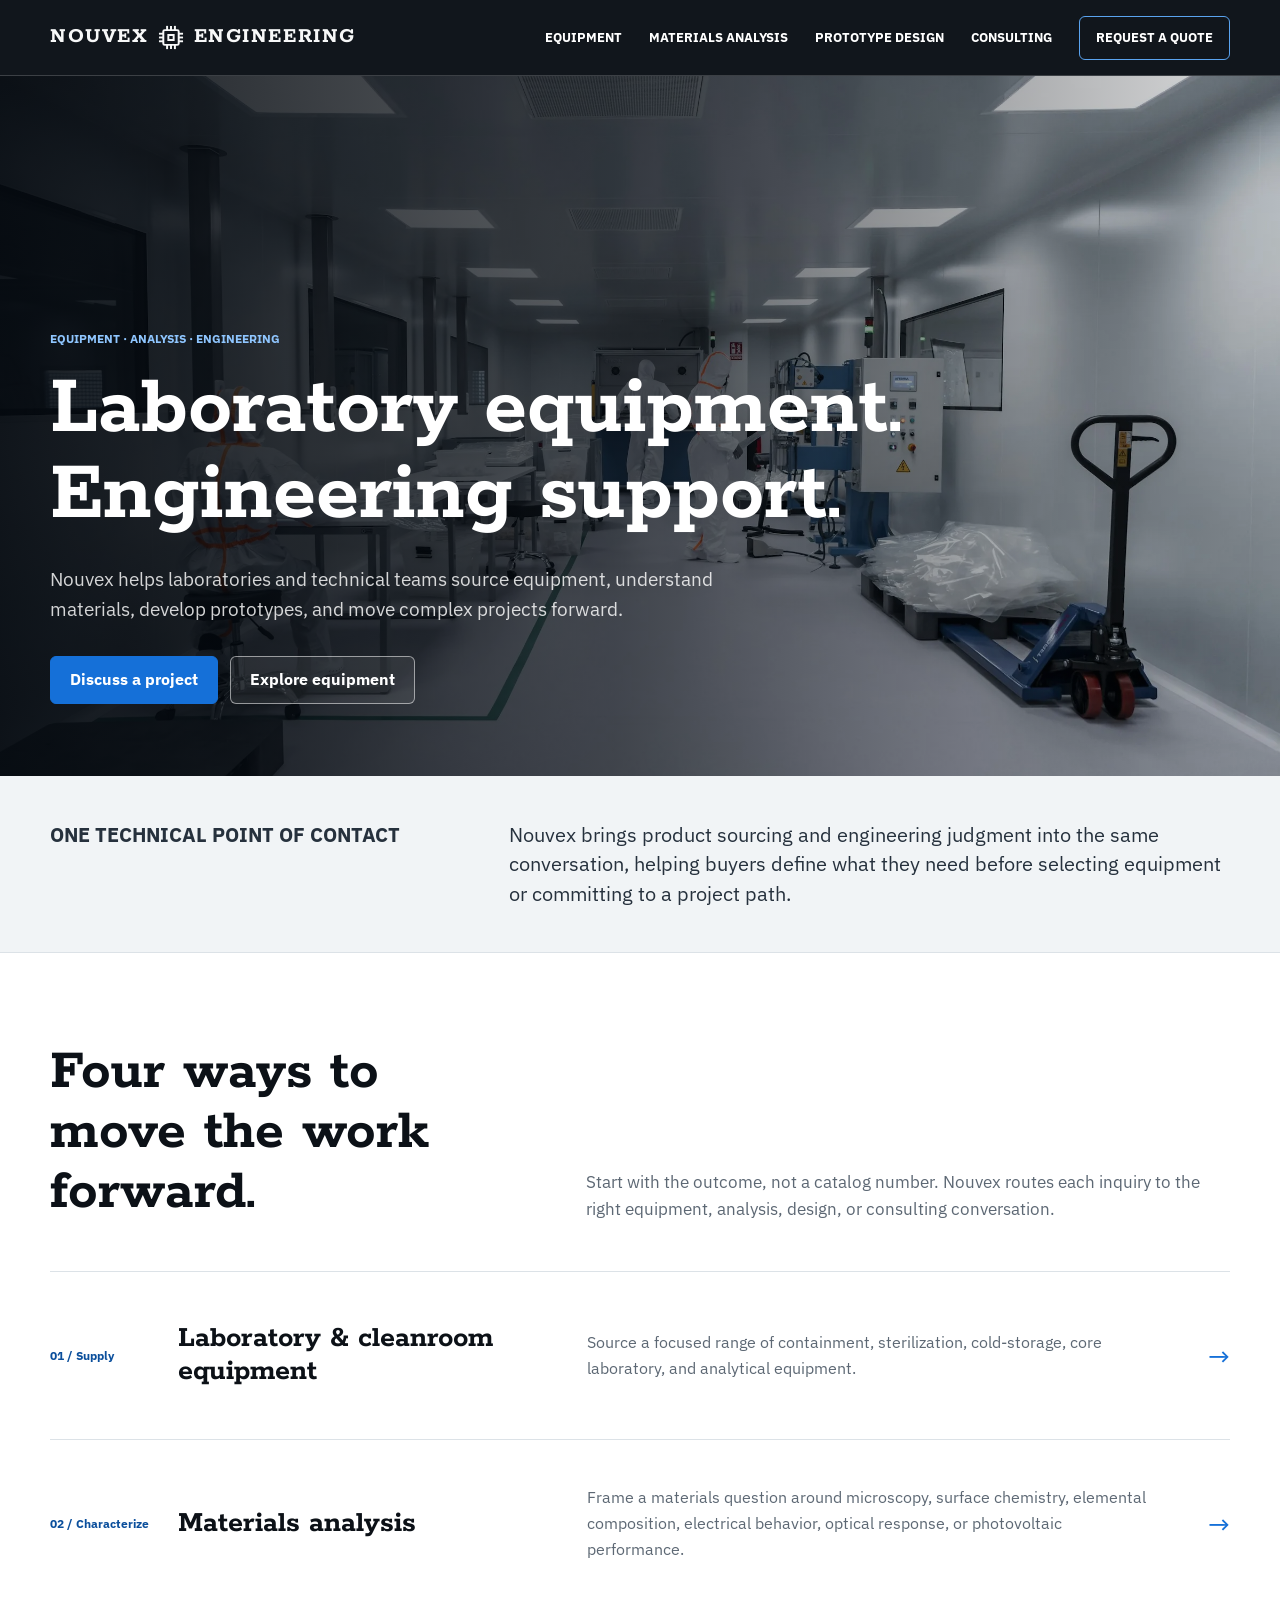
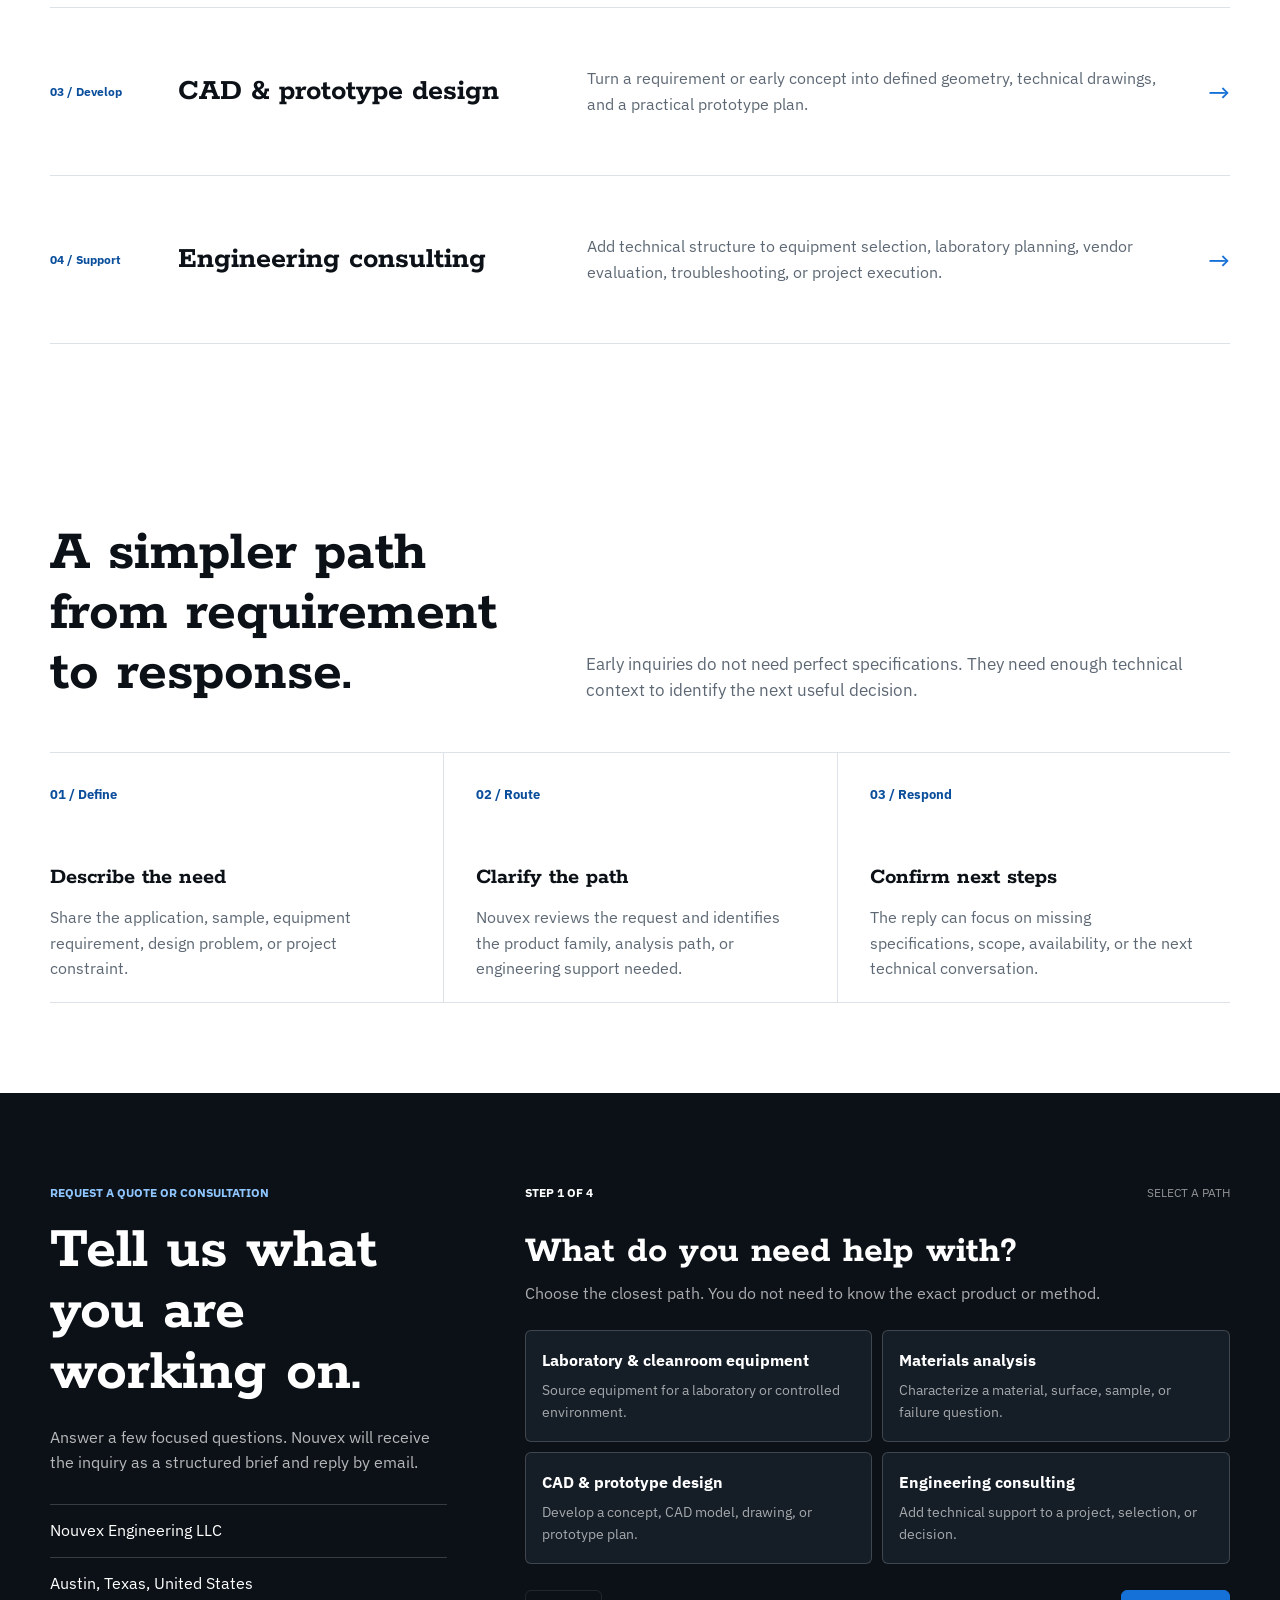
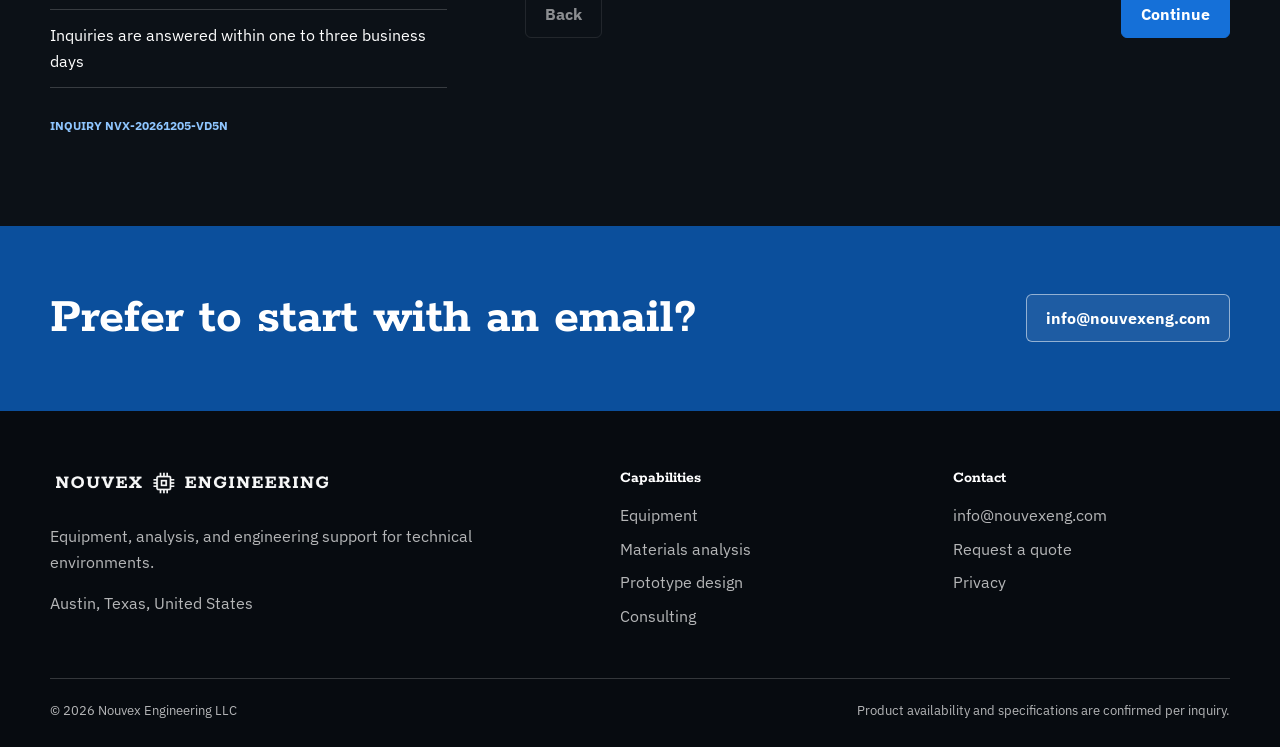
==== index.html @ 6a343df6 "Align materials inquiry options with capabilities" ====
<!doctype html>
<html lang="en">
<head>
  <meta charset="utf-8">
  <meta name="viewport" content="width=device-width, initial-scale=1">
  <title>Laboratory Equipment & Engineering | Nouvex Engineering</title>
  <meta name="description" content="Nouvex supports laboratories and technical teams with equipment sourcing, materials analysis, CAD and prototype design, and engineering consulting.">
  <meta name="robots" content="index,follow,max-image-preview:large">
  <meta name="theme-color" content="#0c1117">
  <link rel="canonical" href="https://www.nouvexengineering.com/">
  <link rel="icon" href="/favicon.svg" type="image/svg+xml">
  <link rel="stylesheet" href="/assets/site.css?v=20260727-2">
  <link rel="preload" as="image" href="/assets/hero-cleanroom.webp" type="image/webp">
  <meta property="og:type" content="website">
  <meta property="og:site_name" content="Nouvex Engineering">
  <meta property="og:title" content="Laboratory Equipment & Engineering | Nouvex Engineering">
  <meta property="og:description" content="Equipment, analysis, and engineering support for laboratories and technical environments.">
  <meta property="og:url" content="https://www.nouvexengineering.com/">
  <meta property="og:image" content="https://www.nouvexengineering.com/assets/hero-cleanroom.webp">
  <meta property="og:image:alt" content="Technicians working inside a controlled cleanroom environment">
  <meta name="twitter:card" content="summary_large_image">
  <meta name="twitter:title" content="Laboratory Equipment & Engineering | Nouvex Engineering">
  <meta name="twitter:description" content="Equipment, analysis, and engineering support for laboratories and technical environments.">
  <meta name="twitter:image" content="https://www.nouvexengineering.com/assets/hero-cleanroom.webp">
  <script type="application/ld+json">
    {"@context":"https://schema.org","@type":"Organization","name":"Nouvex Engineering","legalName":"Nouvex Engineering LLC","url":"https://www.nouvexengineering.com/","email":"info@nouvexeng.com","address":{"@type":"PostalAddress","addressLocality":"Austin","addressRegion":"TX","addressCountry":"US"},"logo":"https://www.nouvexengineering.com/assets/nouvex-logo.png","contactPoint":{"@type":"ContactPoint","contactType":"sales","email":"info@nouvexeng.com"},"hasOfferCatalog":{"@type":"OfferCatalog","name":"Technical services","itemListElement":[{"@type":"OfferCatalog","name":"Laboratory and cleanroom equipment"},{"@type":"OfferCatalog","name":"Materials analysis"},{"@type":"OfferCatalog","name":"CAD and prototype design"},{"@type":"OfferCatalog","name":"Engineering consulting"}]}}
  </script>
</head>
<body>
  <a class="skip-link" href="#main">Skip to content</a>
  <header class="site-header">
    <div class="wrap nav-shell">
      <a class="brand nvx-logo" href="/" aria-label="Nouvex Engineering home">
        <span class="nvx-word">NOUVEX</span>
        <img class="nvx-chip" src="/assets/nouvex-chip-trace.svg?v=1" alt="" aria-hidden="true" width="100" height="100">
        <span class="nvx-word">ENGINEERING</span>
      </a>
      <button class="menu-button" type="button" aria-expanded="false" aria-controls="primaryNav">Menu</button>
      <nav class="primary-nav" id="primaryNav" aria-label="Primary navigation">
        <a href="/equipment">Equipment</a>
        <a href="/materials-analysis">Materials analysis</a>
        <a href="/prototype-design">Prototype design</a>
        <a href="/consulting">Consulting</a>
        <a class="nav-cta" href="#inquiry">Request a quote</a>
      </nav>
    </div>
  </header>

  <main id="main">
    <section class="hero" aria-labelledby="heroTitle">
      <img src="/assets/hero-cleanroom.webp" alt="Technicians working inside a controlled cleanroom environment" width="2400" height="1600" fetchpriority="high">
      <div class="wrap hero-content">
        <p class="eyebrow">Equipment · Analysis · Engineering</p>
        <h1 id="heroTitle">Laboratory equipment. Engineering support.</h1>
        <p class="hero-copy">Nouvex helps laboratories and technical teams source equipment, understand materials, develop prototypes, and move complex projects forward.</p>
        <div class="actions">
          <a class="button button-primary" href="#inquiry">Discuss a project</a>
          <a class="button button-light" href="/equipment">Explore equipment</a>
        </div>
      </div>
    </section>

    <section class="intro-band" aria-label="Nouvex approach">
      <div class="wrap intro-grid">
        <p class="eyebrow">One technical point of contact</p>
        <p>Nouvex brings product sourcing and engineering judgment into the same conversation, helping buyers define what they need before selecting equipment or committing to a project path.</p>
      </div>
    </section>

    <section class="section" id="services">
      <div class="wrap">
        <div class="section-head reveal">
          <h2>Four ways to move the work forward.</h2>
          <p>Start with the outcome, not a catalog number. Nouvex routes each inquiry to the right equipment, analysis, design, or consulting conversation.</p>
        </div>
        <div class="service-index">
          <a class="service-row reveal" href="/equipment">
            <span class="service-number">01 / Supply</span>
            <h3>Laboratory &amp; cleanroom equipment</h3>
            <p>Source a focused range of containment, sterilization, cold-storage, core laboratory, and analytical equipment.</p>
            <span class="service-arrow" aria-hidden="true">→</span>
          </a>
          <a class="service-row reveal" href="/materials-analysis">
            <span class="service-number">02 / Characterize</span>
            <h3>Materials analysis</h3>
            <p>Frame a materials question around microscopy, surface chemistry, elemental composition, electrical behavior, optical response, or photovoltaic performance.</p>
            <span class="service-arrow" aria-hidden="true">→</span>
          </a>
          <a class="service-row reveal" href="/prototype-design">
            <span class="service-number">03 / Develop</span>
            <h3>CAD &amp; prototype design</h3>
            <p>Turn a requirement or early concept into defined geometry, technical drawings, and a practical prototype plan.</p>
            <span class="service-arrow" aria-hidden="true">→</span>
          </a>
          <a class="service-row reveal" href="/consulting">
            <span class="service-number">04 / Support</span>
            <h3>Engineering consulting</h3>
            <p>Add technical structure to equipment selection, laboratory planning, vendor evaluation, troubleshooting, or project execution.</p>
            <span class="service-arrow" aria-hidden="true">→</span>
          </a>
        </div>
      </div>
    </section>

    <section class="section" id="process">
      <div class="wrap">
        <div class="section-head reveal">
          <h2>A simpler path from requirement to response.</h2>
          <p>Early inquiries do not need perfect specifications. They need enough technical context to identify the next useful decision.</p>
        </div>
        <div class="process">
          <article class="process-step reveal"><b>01 / Define</b><h3>Describe the need</h3><p>Share the application, sample, equipment requirement, design problem, or project constraint.</p></article>
          <article class="process-step reveal"><b>02 / Route</b><h3>Clarify the path</h3><p>Nouvex reviews the request and identifies the product family, analysis path, or engineering support needed.</p></article>
          <article class="process-step reveal"><b>03 / Respond</b><h3>Confirm next steps</h3><p>The reply can focus on missing specifications, scope, availability, or the next technical conversation.</p></article>
        </div>
      </div>
    </section>

    <section class="section section-dark" id="inquiry">
      <div class="wrap inquiry">
        <div class="inquiry-intro reveal">
          <p class="eyebrow">Request a quote or consultation</p>
          <h2>Tell us what you are working on.</h2>
          <p>Answer a few focused questions. Nouvex will receive the inquiry as a structured brief and reply by email.</p>
          <ul class="signal-list">
            <li>Nouvex Engineering LLC</li>
            <li>Austin, Texas, United States</li>
            <li>Inquiries are answered within one to three business days</li>
          </ul>
          <div class="inquiry-ref">Inquiry <span id="refId"></span></div>
        </div>
        <form class="inquiry-form" id="inquiryForm" novalidate>
          <div class="form-progress"><b id="stepLabel">Step 1 of 4</b><span id="stepName">Select a path</span></div>
          <div id="formBody"></div>
          <input class="website-field" id="website" name="website" type="text" tabindex="-1" autocomplete="off" aria-label="Website (leave empty)" aria-hidden="true">
          <div class="form-actions">
            <button class="button button-quiet" id="backButton" type="button">Back</button>
            <button class="button button-primary" id="nextButton" type="submit">Continue</button>
          </div>
          <div class="form-status" id="formStatus" aria-live="polite"></div>
        </form>
      </div>
    </section>

    <section class="cta-band">
      <div class="wrap cta-grid">
        <h2>Prefer to start with an email?</h2>
        <a class="button button-light" href="mailto:info@nouvexeng.com">info@nouvexeng.com</a>
      </div>
    </section>
  </main>

  <footer class="site-footer">
    <div class="wrap">
      <div class="footer-grid">
        <div><a class="brand footer-brand" href="/" aria-label="Nouvex Engineering home"><img class="brand-logo" src="/assets/nouvex-logo-white.png" alt="Nouvex Engineering" width="1744" height="212"></a><p>Equipment, analysis, and engineering support for technical environments.</p><p>Austin, Texas, United States</p></div>
        <div><h2>Capabilities</h2><nav class="footer-links" aria-label="Capability links"><a href="/equipment">Equipment</a><a href="/materials-analysis">Materials analysis</a><a href="/prototype-design">Prototype design</a><a href="/consulting">Consulting</a></nav></div>
        <div><h2>Contact</h2><nav class="footer-links" aria-label="Contact links"><a href="mailto:info@nouvexeng.com">info@nouvexeng.com</a><a href="#inquiry">Request a quote</a><a href="/privacy">Privacy</a></nav></div>
      </div>
      <div class="footer-bottom"><span>&copy; <span data-year></span> Nouvex Engineering LLC</span><span>Product availability and specifications are confirmed per inquiry.</span></div>
    </div>
  </footer>

  <script src="/assets/site.js" defer></script>
  <script>
    const routes = {
      equipment: {
        label: "Laboratory & cleanroom equipment",
        short: "Equipment",
        description: "Source equipment for a laboratory or controlled environment.",
        focus: ["Airflow & containment", "Sterilization", "Cold storage", "Core laboratory equipment", "Optical & analytical instruments"]
      },
      analysis: {
        label: "Materials analysis",
        short: "Analysis",
        description: "Characterize a material, surface, sample, or failure question.",
        focus: ["Imaging & microstructure", "Site-specific sectioning (FIB)", "Surface & vacuum chemistry", "Electrical & photovoltaic", "Molecular, elemental & optical", "Help me choose a method"]
      },
      prototyping: {
        label: "CAD & prototype design",
        short: "Prototype design",
        description: "Develop a concept, CAD model, drawing, or prototype plan.",
        focus: ["CAD concept development", "Part & assembly modeling", "Technical drawings", "Prototype planning", "Design review"]
      },
      strategy: {
        label: "Engineering consulting",
        short: "Consulting",
        description: "Add technical support to a project, selection, or decision.",
        focus: ["Equipment selection", "Laboratory or cleanroom project support", "Vendor evaluation", "Engineering troubleshooting", "Project planning"]
      }
    };
    const industries = ["Research & development", "Manufacturing & quality", "Academic laboratory", "Life sciences", "Pharmaceuticals", "Cleanroom operations", "Materials engineering", "Other"];
    const timelines = ["Exploratory", "Active project", "Urgent - line down"];
    const STORAGE_KEY = "nouvex:inquiry";
    const state = { challenge: "", focus: "", industry: "", timeline: "", desc: "", name: "", company: "", email: "" };
    let step = 0;
    let started = false;
    let reference = makeReference();
    restore();
    const form = document.getElementById("inquiryForm");
    const formBody = document.getElementById("formBody");
    const formStatus = document.getElementById("formStatus");
    const stepLabel = document.getElementById("stepLabel");
    const stepName = document.getElementById("stepName");
    const backButton = document.getElementById("backButton");
    const nextButton = document.getElementById("nextButton");

    document.getElementById("refId").textContent = reference;
    form.addEventListener("submit", handleSubmit);
    backButton.addEventListener("click", goBack);

    function makeReference() {
      const now = new Date();
      const date = `${now.getFullYear()}${String(now.getMonth() + 1).padStart(2, "0")}${String(now.getDate()).padStart(2, "0")}`;
      return `NVX-${date}-${Math.random().toString(36).slice(2, 6).toUpperCase()}`;
    }

    // The inquiry is the whole point of the page, so a refresh, a back gesture,
    // or a tap on the nav must not silently destroy a half-finished brief.
    function save() {
      try {
        sessionStorage.setItem(STORAGE_KEY, JSON.stringify({ state, step, reference, started }));
      } catch (error) { /* private mode or full quota: persistence is a bonus, not a requirement */ }
    }

    function restore() {
      let saved;
      try {
        saved = JSON.parse(sessionStorage.getItem(STORAGE_KEY) || "null");
      } catch (error) { return; }
      if (!saved || typeof saved !== "object" || !saved.state) return;
      Object.keys(state).forEach(key => {
        if (typeof saved.state[key] === "string") state[key] = saved.state[key];
      });
      if (Number.isInteger(saved.step) && saved.step >= 0 && saved.step <= 3) step = saved.step;
      if (typeof saved.reference === "string" && saved.reference) reference = saved.reference;
      started = Boolean(saved.started);
      // A restored path is required for every later step; without it, start over.
      if (step > 0 && !routes[state.challenge]) step = 0;
    }

    function clearSaved() {
      try { sessionStorage.removeItem(STORAGE_KEY); } catch (error) { /* nothing to clean up */ }
    }

    function escapeHtml(value) {
      return String(value || "").replace(/[<>&"]/g, character => ({ "<": "&lt;", ">": "&gt;", "&": "&amp;", '"': "&quot;" }[character]));
    }

    function render() {
      save();
      const names = ["Select a path", "Add project context", "Contact details", "Review inquiry"];
      stepLabel.textContent = `Step ${step + 1} of 4`;
      stepName.textContent = names[step];
      backButton.disabled = step === 0;
      nextButton.textContent = step === 2 ? "Review inquiry" : step === 3 ? "Send inquiry" : "Continue";
      formStatus.textContent = "";
      formStatus.className = "form-status";
      if (step === 0) renderRoutes();
      if (step === 1) renderDetails();
      if (step === 2) renderContact();
      if (step === 3) renderSummary();
    }

    function renderRoutes() {
      formBody.innerHTML = `
        <h3 class="form-question">What do you need help with?</h3>
        <p class="form-help">Choose the closest path. You do not need to know the exact product or method.</p>
        <div class="route-options">
          ${Object.entries(routes).map(([key, route]) => `
            <button class="route-option ${state.challenge === key ? "selected" : ""}" type="button" data-route="${key}" aria-pressed="${state.challenge === key}">
              <b>${route.label}</b><span>${route.description}</span>
            </button>`).join("")}
        </div>`;
      formBody.querySelectorAll("[data-route]").forEach(button => button.addEventListener("click", () => {
        state.challenge = button.dataset.route;
        state.focus = "";
        if (!started) {
          started = true;
          trackEvent("inquiry_started", { route: state.challenge });
        }
        render();
      }));
    }

    function renderDetails() {
      const route = routes[state.challenge];
      formBody.innerHTML = `
        <h3 class="form-question">Tell us about the ${escapeHtml(route.short.toLowerCase())} need.</h3>
        <p class="form-help">A few details will make the first response more useful.</p>
        <div class="fields">
          <div><span class="field-label">Closest focus</span><div class="chip-options" role="group" aria-label="Focus area">${route.focus.map(item => `<button class="chip-option ${state.focus === item ? "selected" : ""}" type="button" data-field="focus" data-value="${escapeHtml(item)}" aria-pressed="${state.focus === item}">${item}</button>`).join("")}</div></div>
          <div><span class="field-label">Environment or industry</span><div class="chip-options" role="group" aria-label="Environment or industry">${industries.map(item => `<button class="chip-option ${state.industry === item ? "selected" : ""}" type="button" data-field="industry" data-value="${escapeHtml(item)}" aria-pressed="${state.industry === item}">${item}</button>`).join("")}</div></div>
          <div><span class="field-label">Timeline</span><div class="chip-options" role="group" aria-label="Timeline">${timelines.map(item => `<button class="chip-option ${state.timeline === item ? "selected" : ""}" type="button" data-field="timeline" data-value="${escapeHtml(item)}" aria-pressed="${state.timeline === item}">${item}</button>`).join("")}</div></div>
          <div class="field"><label for="description">Requirements or problem</label><textarea id="description" name="description" minlength="8" required placeholder="Describe the application, sample, specification, current problem, or result you need.">${escapeHtml(state.desc)}</textarea></div>
        </div>`;
      formBody.querySelectorAll("[data-field]").forEach(button => button.addEventListener("click", () => {
        state[button.dataset.field] = button.dataset.value;
        save();
        renderDetails();
      }));
      formBody.querySelector("#description").addEventListener("input", event => { state.desc = event.target.value; save(); });
    }

    function renderContact() {
      formBody.innerHTML = `
        <h3 class="form-question">Where should Nouvex reply?</h3>
        <p class="form-help">Your information is used to respond to this inquiry.</p>
        <div class="fields">
          <div class="field-row">
            <div class="field"><label for="contactName">Name</label><input id="contactName" name="name" autocomplete="name" required value="${escapeHtml(state.name)}" placeholder="Your name"></div>
            <div class="field"><label for="company">Company</label><input id="company" name="company" autocomplete="organization" value="${escapeHtml(state.company)}" placeholder="Company or organization"></div>
          </div>
          <div class="field"><label for="email">Work email</label><input id="email" name="email" type="email" inputmode="email" autocomplete="email" required value="${escapeHtml(state.email)}" placeholder="name@company.com"></div>
        </div>`;
      [["contactName", "name"], ["company", "company"], ["email", "email"]].forEach(([id, key]) => {
        formBody.querySelector(`#${id}`).addEventListener("input", event => { state[key] = event.target.value; save(); });
      });
    }

    function renderSummary() {
      const route = routes[state.challenge];
      formBody.innerHTML = `
        <h3 class="form-question">Review the inquiry.</h3>
        <p class="form-help">Do not submit confidential, export-controlled, or sensitive information through this form.</p>
        <div class="summary">
          <div class="summary-row"><b>Path</b><span>${escapeHtml(route.label)}</span></div>
          <div class="summary-row"><b>Focus</b><span>${escapeHtml(state.focus)}</span></div>
          <div class="summary-row"><b>Context</b><span>${escapeHtml(state.industry)} · ${escapeHtml(state.timeline)}</span></div>
          <div class="summary-row"><b>Request</b><span>${escapeHtml(state.desc)}</span></div>
          <div class="summary-row"><b>Contact</b><span>${escapeHtml(state.name)}${state.company ? ` · ${escapeHtml(state.company)}` : ""}<br>${escapeHtml(state.email)}</span></div>
        </div>`;
    }

    function validateStep() {
      if (step === 0) return state.challenge ? "" : "Select one inquiry path.";
      if (step === 1) return state.focus && state.industry && state.timeline && state.desc.trim().length >= 8 ? "" : "Choose a focus, environment, and timeline, then describe the request.";
      if (step === 2) return state.name.trim() && /^[^\s@]+@[^\s@]+\.[^\s@]+$/.test(state.email) ? "" : "Add your name and a valid work email.";
      return "";
    }

    async function handleSubmit(event) {
      event.preventDefault();
      const error = validateStep();
      if (error) {
        formStatus.textContent = error;
        formStatus.className = "form-status error";
        return;
      }
      if (step < 3) {
        trackEvent("inquiry_step_completed", { step: step + 1, route: state.challenge });
        step += 1;
        render();
        return;
      }
      await sendInquiry();
    }

    function goBack() {
      if (step === 0) return;
      step -= 1;
      render();
    }

    async function sendInquiry() {
      nextButton.disabled = true;
      backButton.disabled = true;
      nextButton.textContent = "Sending...";
      formStatus.textContent = "Submitting your inquiry.";
      try {
        const response = await fetch("/api/leads", {
          method: "POST",
          headers: { "Content-Type": "application/json" },
          body: JSON.stringify({
            reference,
            challenge: state.challenge,
            focus: state.focus,
            industry: state.industry,
            timeline: state.timeline,
            description: state.desc,
            name: state.name,
            company: state.company,
            email: state.email,
            sourceUrl: window.location.href,
            website: document.getElementById("website").value
          })
        });
        const result = await response.json().catch(() => ({}));
        if (!response.ok) throw new Error(result.error || "Submission failed");
        clearSaved();
        nextButton.textContent = "Inquiry sent";
        formStatus.textContent = `Inquiry ${result.reference} received. Nouvex will reply by email.`;
        formStatus.className = "form-status success";
        trackEvent("inquiry_submitted", { route: state.challenge, reference: result.reference });
      } catch (error) {
        nextButton.disabled = false;
        backButton.disabled = false;
        nextButton.textContent = "Try again";
        formStatus.textContent = error.message || "We could not send the inquiry. Please try again.";
        formStatus.className = "form-status error";
        trackEvent("inquiry_submission_failed", { route: state.challenge });
      }
    }

    function trackEvent(name, detail = {}) {
      const payload = { event: name, ...detail };
      if (Array.isArray(window.dataLayer)) window.dataLayer.push(payload);
      window.dispatchEvent(new CustomEvent("nouvex:analytics", { detail: payload }));
    }

    render();
  </script>
</body>
</html>
---- assets/site.css ----
@import url("https://fonts.googleapis.com/css2?family=IBM+Plex+Sans:wght@400;500;600;700&family=Rokkitt:wght@600;700&display=swap");

:root {
  color-scheme: light;
  --ink: #0c1117;
  --ink-soft: #26313d;
  --muted: #5d6874;
  --line: #dce2e7;
  --line-dark: rgba(255, 255, 255, .18);
  --surface: #ffffff;
  --surface-alt: #f1f4f6;
  --blue: #1570d8;
  --blue-dark: #0b4f9c;
  --signal: #f0a43a;
  --ok: #167a58;
  --error: #b33a32;
  --wrap: min(1180px, calc(100vw - 40px));
  --header: 76px;
  --radius: 6px;
  font-family: "IBM Plex Sans", Arial, sans-serif;
}

* { box-sizing: border-box; }
html { scroll-behavior: smooth; scroll-padding-top: var(--header); }
body { margin: 0; color: var(--ink); background: var(--surface); line-height: 1.6; }
body.menu-open { overflow: hidden; }
img { display: block; width: 100%; max-width: 100%; }
a { color: inherit; text-decoration: none; }
button, input, textarea, select { font: inherit; }
button { cursor: pointer; }
h1, h2, h3 { font-family: "Rokkitt", Georgia, serif; font-weight: 700; }
.wrap { width: var(--wrap); margin: 0 auto; }
.skip-link { position: fixed; left: 16px; top: -80px; z-index: 100; padding: 10px 14px; color: #fff; background: var(--blue); }
.skip-link:focus { top: 12px; }

.site-header { position: sticky; top: 0; z-index: 40; height: var(--header); color: #fff; background: rgba(8, 13, 19, .96); border-bottom: 1px solid var(--line-dark); }
.nav-shell { height: 100%; display: flex; align-items: center; justify-content: space-between; gap: 24px; }
.brand { display: inline-flex; align-items: center; min-width: max-content; }
.brand-logo { width: 286px; height: auto; }
.nvx-logo { gap: .42em; color: #f7f8f8; font-family: "Rokkitt", Georgia, serif; font-size: 22px; font-weight: 700; letter-spacing: .07em; line-height: 1; white-space: nowrap; }
.nvx-chip { width: 1.23em; height: 1.23em; flex: none; }
@keyframes nvxInLeft { from { opacity: 0; transform: translateX(-20px); } to { opacity: 1; transform: translateX(0); } }
@keyframes nvxInRight { from { opacity: 0; transform: translateX(20px); } to { opacity: 1; transform: translateX(0); } }
.nvx-word:first-child { animation: nvxInLeft .55s cubic-bezier(.2, .7, .2, 1) .85s both; }
.nvx-word:last-child { animation: nvxInRight .55s cubic-bezier(.2, .7, .2, 1) .9s both; }
.primary-nav { display: flex; align-items: center; gap: 27px; font-size: .83rem; font-weight: 700; text-transform: uppercase; }
.primary-nav a { position: relative; }
.primary-nav a:not(.nav-cta)::after { content: ""; position: absolute; left: 0; right: 100%; bottom: -7px; height: 2px; background: var(--signal); transition: right .2s ease; }
.primary-nav a:hover::after, .primary-nav a:focus-visible::after, .primary-nav a[aria-current="page"]::after { right: 0; }
.nav-cta { display: inline-flex; min-height: 44px; align-items: center; border: 1px solid #5aa3ef; padding: 0 16px; border-radius: var(--radius); }
.nav-cta:hover, .nav-cta:focus-visible { background: var(--blue); border-color: var(--blue); }
.menu-button { display: none; min-height: 44px; padding: 0 13px; color: #fff; background: transparent; border: 1px solid var(--line-dark); border-radius: var(--radius); font-weight: 700; }

.hero { position: relative; min-height: min(700px, calc(100svh - var(--header) - 28px)); display: grid; align-items: end; color: #fff; overflow: hidden; background: #111923; }
.hero > img { position: absolute; inset: 0; height: 100%; object-fit: cover; object-position: center; }
.hero::after { content: ""; position: absolute; inset: 0; background: linear-gradient(90deg, rgba(4, 9, 15, .92) 0%, rgba(4, 9, 15, .65) 48%, rgba(4, 9, 15, .12) 100%); }
.hero-content { position: relative; z-index: 1; padding: 84px 0 72px; }
.eyebrow { margin: 0 0 18px; color: var(--blue-dark); font-size: .76rem; font-weight: 800; text-transform: uppercase; }
.hero .eyebrow, .section-dark .eyebrow, .media-copy .eyebrow { color: #8fc6ff; }
.hero h1 { max-width: 950px; margin: 0; font-size: clamp(3rem, 7vw, 5.5rem); line-height: .98; letter-spacing: 0; }
.hero-copy { max-width: 680px; margin: 25px 0 0; color: rgba(255, 255, 255, .82); font-size: 1.18rem; }
.actions { display: flex; flex-wrap: wrap; gap: 12px; margin-top: 32px; }
.button { display: inline-flex; min-height: 48px; align-items: center; justify-content: center; padding: 0 19px; border: 1px solid var(--ink); border-radius: var(--radius); font-weight: 750; line-height: 1.2; text-align: center; }
.button-primary { color: #fff; background: var(--blue); border-color: var(--blue); }
.button-primary:hover, .button-primary:focus-visible { background: var(--blue-dark); border-color: var(--blue-dark); }
.button-light { color: #fff; background: rgba(255, 255, 255, .08); border-color: rgba(255, 255, 255, .52); }
.button-light:hover, .button-light:focus-visible { background: #fff; color: var(--ink); }
.button-dark { color: #fff; background: var(--ink); border-color: var(--ink); }
.button-quiet { color: var(--ink); background: transparent; border-color: var(--line); }
.section-dark .button-quiet { color: #fff; border-color: var(--line-dark); }
.button:disabled { cursor: not-allowed; opacity: .52; }

.intro-band { padding: 44px 0; background: var(--surface-alt); border-bottom: 1px solid var(--line); }
.intro-grid { display: grid; grid-template-columns: .7fr 1.3fr; gap: 70px; align-items: start; }
.intro-grid p { max-width: 760px; margin: 0; color: var(--ink-soft); font-size: 1.24rem; line-height: 1.48; }
.section { padding: 90px 0; }
.section-alt { background: var(--surface-alt); }
.section-dark { color: #fff; background: var(--ink); }
.section-head { display: grid; grid-template-columns: .85fr 1.15fr; gap: 60px; margin-bottom: 48px; align-items: end; }
.section-head h2 { max-width: 620px; margin: 0; font-size: clamp(2.25rem, 4.6vw, 4.5rem); line-height: 1.02; letter-spacing: 0; }
.section-head p { max-width: 650px; margin: 0; color: var(--muted); font-size: 1.05rem; }
.section-dark .section-head p { color: rgba(255, 255, 255, .68); }

.service-index { border-top: 1px solid var(--line); }
.service-row { display: grid; grid-template-columns: 100px minmax(220px, .8fr) minmax(300px, 1.2fr) 44px; gap: 28px; align-items: center; min-height: 168px; border-bottom: 1px solid var(--line); transition: background .18s ease; }
.service-row:hover, .service-row:focus-visible { background: var(--surface-alt); }
.service-number { color: var(--blue-dark); font-size: .78rem; font-weight: 800; }
.service-row h3 { margin: 0; font-size: clamp(1.5rem, 2.4vw, 2.25rem); line-height: 1.05; }
.service-row p { max-width: 590px; margin: 0; color: var(--muted); }
.service-arrow { color: var(--blue); font-size: 1.7rem; text-align: right; }

.equipment-layout { display: grid; grid-template-columns: minmax(270px, .75fr) minmax(0, 1.25fr); gap: 76px; align-items: start; }
.equipment-copy { position: sticky; top: calc(var(--header) + 32px); }
.equipment-copy h2 { margin: 0 0 20px; font-size: clamp(2.35rem, 4.4vw, 4rem); line-height: 1.02; }
.equipment-copy p { color: var(--muted); }
.category-list { border-top: 1px solid var(--line); }
.category { display: grid; grid-template-columns: 52px 1fr; gap: 18px; padding: 24px 0; border-bottom: 1px solid var(--line); }
.category b { color: var(--blue-dark); }
.category h3 { margin: 0 0 6px; font-size: 1.2rem; }
.category p { margin: 0; color: var(--muted); }

.media-band { display: grid; grid-template-columns: 1fr 1fr; min-height: 640px; background: var(--ink); color: #fff; }
.media-band.reverse .media-image { order: 2; }
.media-image { min-height: 480px; }
.media-image img { height: 100%; object-fit: cover; }
.media-copy { display: flex; align-items: center; padding: clamp(46px, 7vw, 100px); }
.media-copy-inner { max-width: 560px; }
.media-copy h2 { margin: 0 0 22px; font-size: clamp(2.4rem, 4.8vw, 4.7rem); line-height: 1; }
.media-copy p { color: rgba(255, 255, 255, .7); }
.signal-list { margin: 28px 0 0; padding: 0; list-style: none; border-top: 1px solid var(--line-dark); }
.signal-list li { padding: 13px 0; border-bottom: 1px solid var(--line-dark); }

.process { display: grid; grid-template-columns: repeat(3, 1fr); border-top: 1px solid var(--line); }
.process-step { min-height: 230px; padding: 28px 32px 20px 0; border-bottom: 1px solid var(--line); }
.process-step + .process-step { padding-left: 32px; border-left: 1px solid var(--line); }
.process-step b { color: var(--blue-dark); font-size: .8rem; }
.process-step h3 { margin: 52px 0 10px; font-size: 1.42rem; }
.process-step p { margin: 0; color: var(--muted); }

.inquiry { display: grid; grid-template-columns: minmax(250px, .72fr) minmax(0, 1.28fr); gap: 78px; }
.inquiry-intro h2 { margin: 0 0 20px; font-size: clamp(2.4rem, 4.8vw, 4.5rem); line-height: 1; }
.inquiry-intro p { color: rgba(255, 255, 255, .7); }
.inquiry-ref { margin-top: 28px; color: #8fc6ff; font-size: .78rem; font-weight: 800; text-transform: uppercase; }
.inquiry-form { position: relative; }
.form-progress { display: flex; justify-content: space-between; gap: 10px; margin-bottom: 28px; color: rgba(255, 255, 255, .55); font-size: .78rem; text-transform: uppercase; }
.form-progress b { color: #fff; }
.form-question { margin: 0 0 8px; font-size: clamp(1.55rem, 3vw, 2.55rem); line-height: 1.08; }
.form-help { margin: 0 0 24px; color: rgba(255, 255, 255, .65); }
.route-options { display: grid; grid-template-columns: 1fr 1fr; gap: 10px; }
.route-option { min-height: 112px; padding: 16px; color: #fff; text-align: left; background: #151d26; border: 1px solid var(--line-dark); border-radius: var(--radius); }
.route-option:hover, .route-option:focus-visible { border-color: #8fc6ff; }
.route-option.selected { background: #112d4e; border-color: #5aa3ef; }
.route-option b, .route-option span { display: block; }
.route-option span { margin-top: 5px; color: rgba(255, 255, 255, .62); font-size: .88rem; }
.fields { display: grid; gap: 18px; }
.field-row { display: grid; grid-template-columns: 1fr 1fr; gap: 14px; }
.field label, .field-label { display: block; margin-bottom: 7px; color: rgba(255, 255, 255, .75); font-size: .84rem; font-weight: 700; }
.field input, .field textarea, .field select { width: 100%; color: #fff; background: #151d26; border: 1px solid var(--line-dark); border-radius: var(--radius); padding: 13px 14px; }
.field textarea { min-height: 132px; resize: vertical; }
.field input:focus, .field textarea:focus, .field select:focus { outline: 2px solid #5aa3ef; outline-offset: 2px; }
.chip-options { display: flex; flex-wrap: wrap; gap: 8px; }
.chip-option { min-height: 44px; padding: 0 12px; color: rgba(255, 255, 255, .76); background: #151d26; border: 1px solid var(--line-dark); border-radius: var(--radius); }
.chip-option.selected { color: #fff; background: #112d4e; border-color: #5aa3ef; }
.form-actions { display: flex; justify-content: space-between; gap: 12px; margin-top: 26px; }
.form-status { min-height: 26px; margin-top: 15px; color: rgba(255, 255, 255, .7); }
.form-status.error { color: #ff9990; }
.form-status.success { color: #73dbb3; }
.website-field { position: absolute; left: -10000px; width: 1px; height: 1px; overflow: hidden; }
.summary { border-top: 1px solid var(--line-dark); }
.summary-row { display: grid; grid-template-columns: 130px 1fr; gap: 18px; padding: 11px 0; border-bottom: 1px solid var(--line-dark); }
.summary-row b { color: rgba(255, 255, 255, .55); font-size: .8rem; text-transform: uppercase; }

.page-hero { padding: 95px 0 72px; color: #fff; background: var(--ink); border-bottom: 5px solid var(--blue); }
.page-hero-grid { display: grid; grid-template-columns: minmax(0, 1.2fr) minmax(260px, .8fr); gap: 70px; align-items: end; }
.page-hero h1 { max-width: 820px; margin: 0; font-size: clamp(3rem, 7vw, 6.4rem); line-height: .98; }
.page-hero p { margin: 0; color: rgba(255, 255, 255, .68); font-size: 1.12rem; }
.content-grid { display: grid; grid-template-columns: .72fr 1.28fr; gap: 80px; }
.content-grid h2 { margin: 0; font-size: clamp(2rem, 4vw, 3.5rem); line-height: 1.02; }
.content-copy { max-width: 760px; }
.content-copy > p:first-child { margin-top: 0; font-size: 1.16rem; }
.detail-list { margin: 30px 0 0; padding: 0; list-style: none; border-top: 1px solid var(--line); }
.detail-list li { padding: 16px 0; border-bottom: 1px solid var(--line); }

.materials-page .section { padding: 72px 0; }
.materials-page main section[id] { scroll-margin-top: calc(var(--header) + 18px); }
.materials-directory { background: #fff; }
.method-index { border-top: 1px solid var(--line); }
.method-index-row { display: grid; grid-template-columns: 52px minmax(250px, .9fr) minmax(250px, .8fr) 28px; gap: 24px; align-items: center; padding: 22px 14px; margin: 0 -14px; border-bottom: 1px solid var(--line); transition: color .18s ease, background .18s ease; }
.method-index-row:hover, .method-index-row:focus-visible { color: var(--blue-dark); background: var(--surface-alt); outline: none; }
.method-index-row:focus-visible { box-shadow: inset 3px 0 0 var(--blue); }
.method-index-number { color: var(--blue-dark); font-size: .78rem; font-weight: 800; }
.method-index-title strong, .method-index-title small { display: block; }
.method-index-title strong { font-family: "Rokkitt", Georgia, serif; font-size: 1.35rem; line-height: 1.1; }
.method-index-title small { margin-top: 5px; color: var(--muted); font-size: .83rem; }
.method-index-methods { color: var(--muted); font-size: .92rem; }
.method-index-arrow { color: var(--blue); font-size: 1.25rem; text-align: right; transition: transform .18s ease; }
.method-index-row:hover .method-index-arrow, .method-index-row:focus-visible .method-index-arrow { transform: translateY(3px); }

.analysis-flow { display: grid; grid-template-columns: repeat(5, 1fr); margin: 0; padding: 0; list-style: none; border-top: 1px solid var(--line); border-bottom: 1px solid var(--line); }
.analysis-flow li { position: relative; min-height: 178px; padding: 22px 24px 22px 0; }
.analysis-flow li + li { padding-left: 24px; border-left: 1px solid var(--line); }
.analysis-flow li:not(:last-child)::after { content: "→"; position: absolute; top: 20px; right: 12px; color: var(--blue); font-size: 1.1rem; }
.analysis-flow span, .analysis-flow strong, .analysis-flow small { display: block; }
.analysis-flow span { color: var(--blue-dark); font-size: .76rem; font-weight: 800; }
.analysis-flow strong { margin-top: 32px; font-family: "Rokkitt", Georgia, serif; font-size: 1.45rem; line-height: 1.05; }
.analysis-flow small { margin-top: 8px; color: var(--muted); font-size: .82rem; line-height: 1.45; }
.workflow-note { max-width: 850px; margin: 28px 0 0; color: var(--muted); }

.matrix-scroll-hint { display: none; }
.method-matrix-wrap { overflow-x: auto; border-top: 3px solid var(--blue-dark); }
.method-matrix { width: 100%; min-width: 820px; border-collapse: collapse; text-align: left; }
.method-matrix caption { padding: 0; width: 1px; height: 1px; overflow: hidden; position: absolute; clip: rect(0 0 0 0); white-space: nowrap; }
.method-matrix th, .method-matrix td { padding: 17px 18px; border-bottom: 1px solid var(--line); vertical-align: top; }
.method-matrix thead th { color: var(--blue-dark); background: var(--surface-alt); font-size: .75rem; letter-spacing: .04em; text-transform: uppercase; }
.method-matrix tbody th { width: 24%; font-family: "Rokkitt", Georgia, serif; font-size: 1.08rem; line-height: 1.2; }
.method-matrix tbody td { color: var(--muted); font-size: .91rem; }
.method-matrix tbody tr { transition: background .18s ease; }
.method-matrix tbody tr:hover { background: var(--surface-alt); }

.cta-band { padding: 66px 0; color: #fff; background: var(--blue-dark); }
.cta-grid { display: flex; align-items: center; justify-content: space-between; gap: 40px; }
.cta-grid h2 { max-width: 720px; margin: 0; font-size: clamp(2rem, 4vw, 3.5rem); line-height: 1.02; }

.site-footer { padding: 55px 0 26px; color: rgba(255, 255, 255, .7); background: #070b10; }
.footer-grid { display: grid; grid-template-columns: 1.3fr .7fr .7fr; gap: 55px; padding-bottom: 45px; }
.footer-brand { color: #fff; }
.footer-grid h2 { margin: 0 0 12px; color: #fff; font-size: 1rem; }
.footer-links { display: grid; gap: 8px; }
.footer-links a:hover, .footer-links a:focus-visible { color: #8fc6ff; }
.footer-bottom { display: flex; justify-content: space-between; gap: 24px; padding-top: 22px; border-top: 1px solid var(--line-dark); font-size: .8rem; }

.js .reveal { opacity: 0; transform: translateY(18px); transition: opacity .55s ease, transform .55s ease; }
.js .reveal.visible { opacity: 1; transform: none; }

@media (max-width: 940px) {
  .menu-button { display: inline-flex; align-items: center; }
  .primary-nav { position: fixed; inset: var(--header) 0 0; display: none; align-content: start; align-items: stretch; gap: 0; padding: 24px 20px; background: var(--ink); }
  .primary-nav.open { display: grid; }
  .primary-nav a { padding: 17px 0; border-bottom: 1px solid var(--line-dark); font-size: 1rem; }
  .primary-nav .nav-cta { margin-top: 18px; border: 1px solid #5aa3ef; justify-content: center; }
  .intro-grid, .section-head, .equipment-layout, .inquiry, .content-grid, .page-hero-grid { grid-template-columns: 1fr; gap: 30px; }
  .equipment-copy { position: static; }
  .media-band { grid-template-columns: 1fr; }
  .media-band.reverse .media-image { order: 0; }
  .method-index-row { grid-template-columns: 46px 1fr 26px; gap: 18px; }
  .method-index-methods { grid-column: 2 / 3; }
  .method-index-arrow { grid-column: 3; grid-row: 1 / span 2; }
  .analysis-flow { grid-template-columns: 1fr; }
  .analysis-flow li { min-height: auto; padding: 20px 48px 20px 0; }
  .analysis-flow li + li { padding-left: 0; border-left: 0; border-top: 1px solid var(--line); }
  .analysis-flow li:not(:last-child)::after { content: "↓"; top: auto; right: 16px; bottom: 12px; }
  .analysis-flow strong { margin-top: 8px; }
  .service-row { grid-template-columns: 62px 1fr 32px; padding: 26px 0; }
  .service-row p { grid-column: 2 / 4; }
  .process { grid-template-columns: 1fr; }
  .process-step, .process-step + .process-step { min-height: auto; padding: 26px 0; border-left: 0; }
  .process-step h3 { margin-top: 22px; }
}

@media (max-width: 620px) {
  :root { --wrap: min(100% - 28px, 1180px); --header: 68px; }
  .brand-logo { width: min(220px, calc(100vw - 112px)); }
  .nvx-logo { font-size: clamp(15px, 4.7vw, 18px); }
  .hero { min-height: min(650px, calc(100svh - var(--header) - 22px)); }
  .hero::after { background: linear-gradient(180deg, rgba(4, 9, 15, .28), rgba(4, 9, 15, .95) 72%); }
  .hero-content { padding: 36px 0 30px; }
  .hero h1 { font-size: 2.65rem; }
  .hero-copy { margin-top: 18px; font-size: 1rem; }
  .hero .actions { margin-top: 22px; }
  .hero .button { min-height: 44px; }
  .section { padding: 68px 0; }
  .materials-page .section { padding: 52px 0; }
  .method-index-row { grid-template-columns: 34px 1fr 20px; gap: 12px; padding: 18px 8px; margin: 0 -8px; }
  .method-index-title strong { font-size: 1.15rem; }
  .method-index-methods { font-size: .82rem; }
  .matrix-scroll-hint { display: block; margin: -10px 0 12px; color: var(--muted); font-size: .8rem; }
  .method-matrix { min-width: 740px; }
  .method-matrix th, .method-matrix td { padding: 14px; }
  .service-row { grid-template-columns: minmax(0, 1fr) 24px; gap: 8px 12px; }
  .service-number, .service-row h3 { grid-column: 1; }
  .service-arrow { grid-column: 2; grid-row: 1 / span 2; align-self: center; }
  .service-row p { grid-column: 1 / -1; margin-top: 6px; }
  .media-band { min-height: auto; }
  .media-image { min-height: 390px; }
  .media-copy { padding: 48px 20px; }
  .route-options, .field-row { grid-template-columns: 1fr; }
  .summary-row { grid-template-columns: 1fr; gap: 3px; }
  .form-actions { align-items: stretch; flex-direction: column-reverse; }
  .form-actions .button { width: 100%; }
  .cta-grid, .footer-bottom { align-items: flex-start; flex-direction: column; }
  .footer-grid { grid-template-columns: 1fr; gap: 28px; }
}

@media (prefers-reduced-motion: reduce) {
  html { scroll-behavior: auto; }
  *, *::before, *::after { transition: none !important; }
  .reveal, .js .reveal { opacity: 1; transform: none; }
  .nvx-logo * { animation: none !important; opacity: 1 !important; transform: none !important; }
}
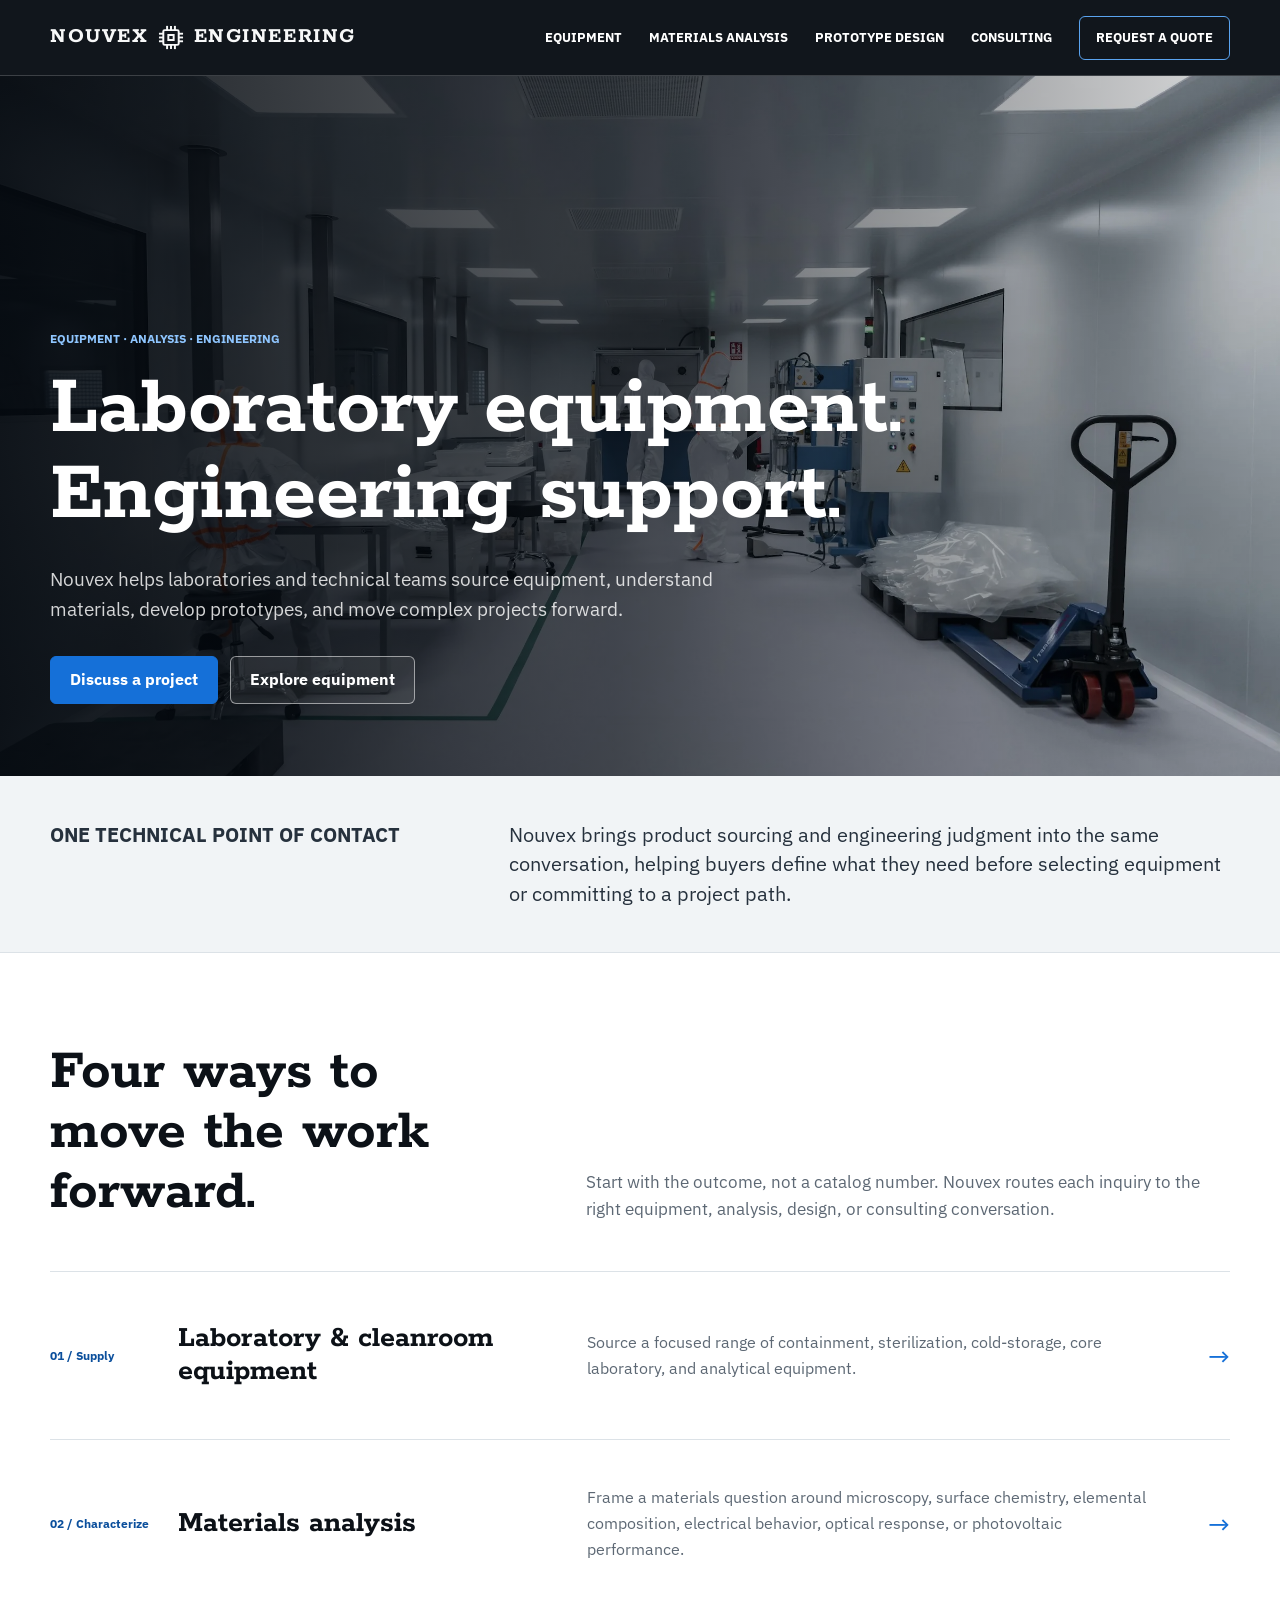
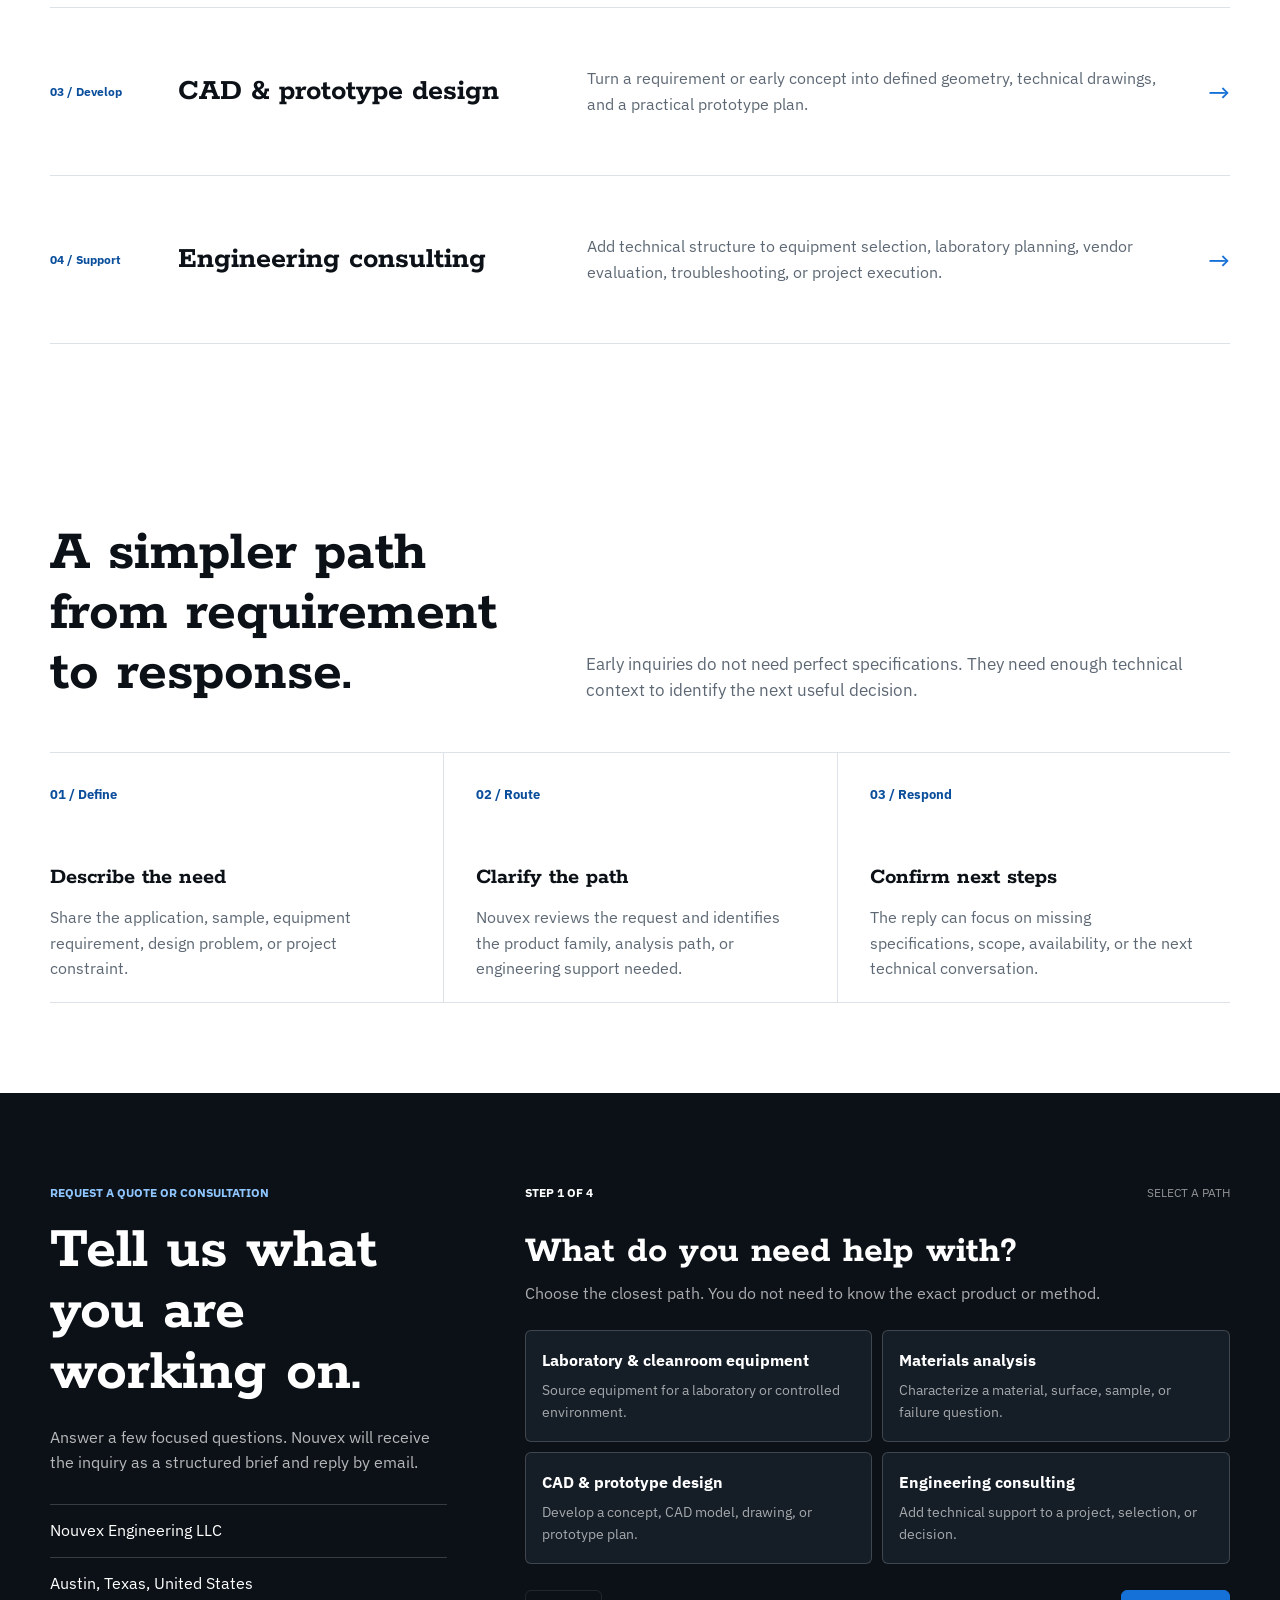
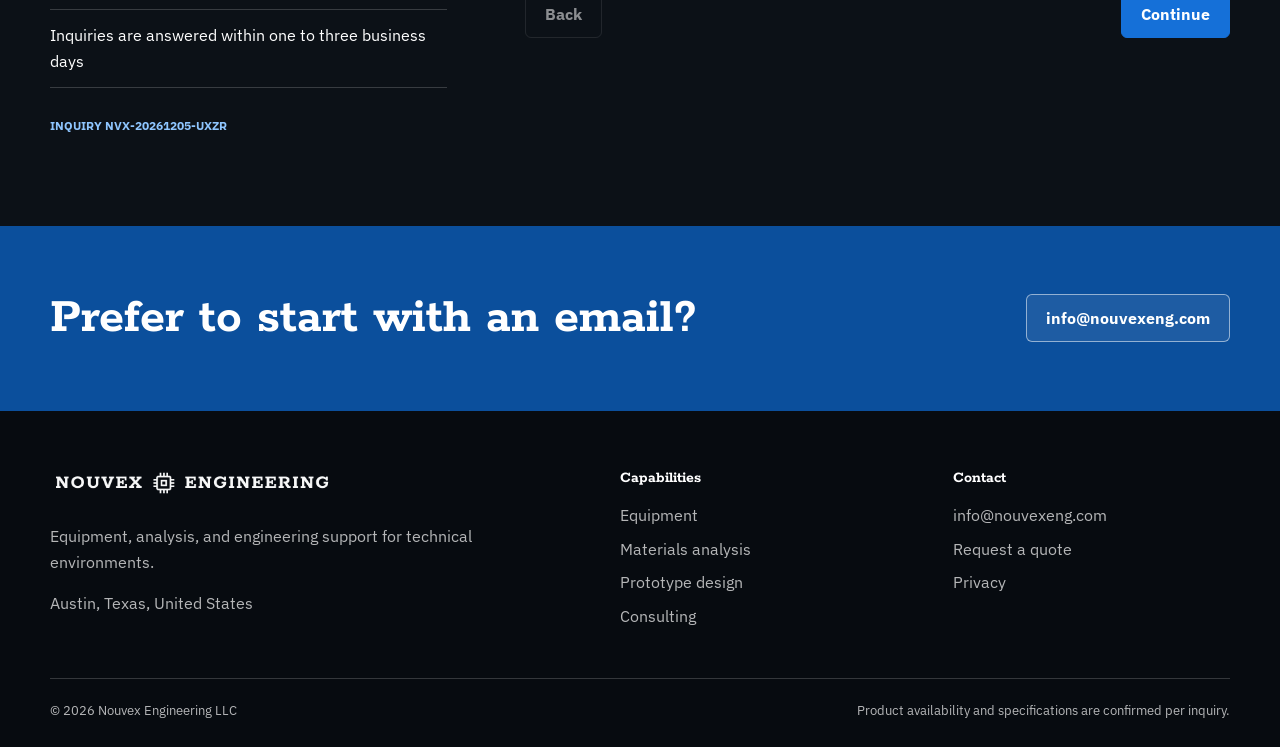
==== commit 8a8feba3: "Update Nouvex favicon package" ====
--- a/index.html
+++ b/index.html
@@ -9,6 +9,10 @@
   <meta name="theme-color" content="#0c1117">
   <link rel="canonical" href="https://www.nouvexengineering.com/">
   <link rel="icon" href="/favicon.svg" type="image/svg+xml">
+  <link rel="icon" href="/favicon-32.png" type="image/png" sizes="32x32">
+  <link rel="icon" href="/favicon-16.png" type="image/png" sizes="16x16">
+  <link rel="apple-touch-icon" href="/apple-touch-icon.png" sizes="180x180">
+  <link rel="manifest" href="/site.webmanifest">
   <link rel="stylesheet" href="/assets/site.css?v=20260727-2">
   <link rel="preload" as="image" href="/assets/hero-cleanroom.webp" type="image/webp">
   <meta property="og:type" content="website">
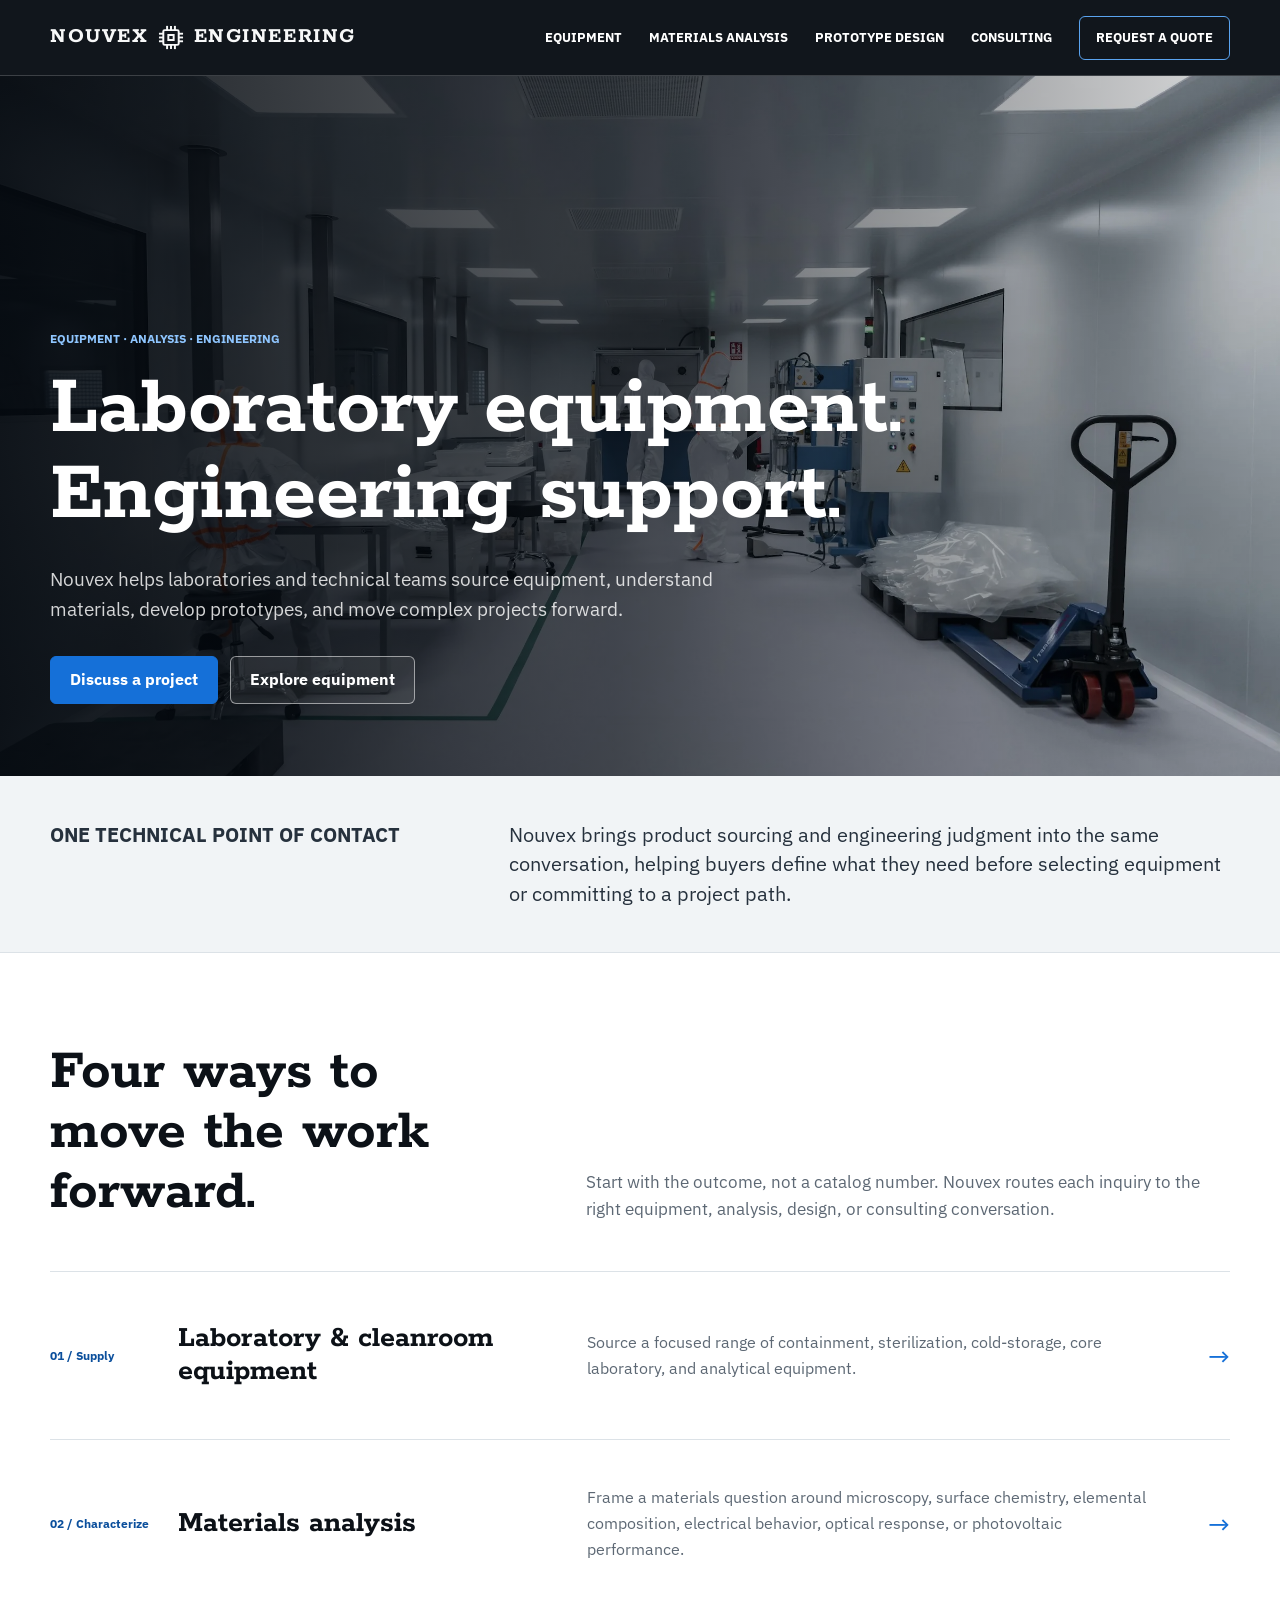
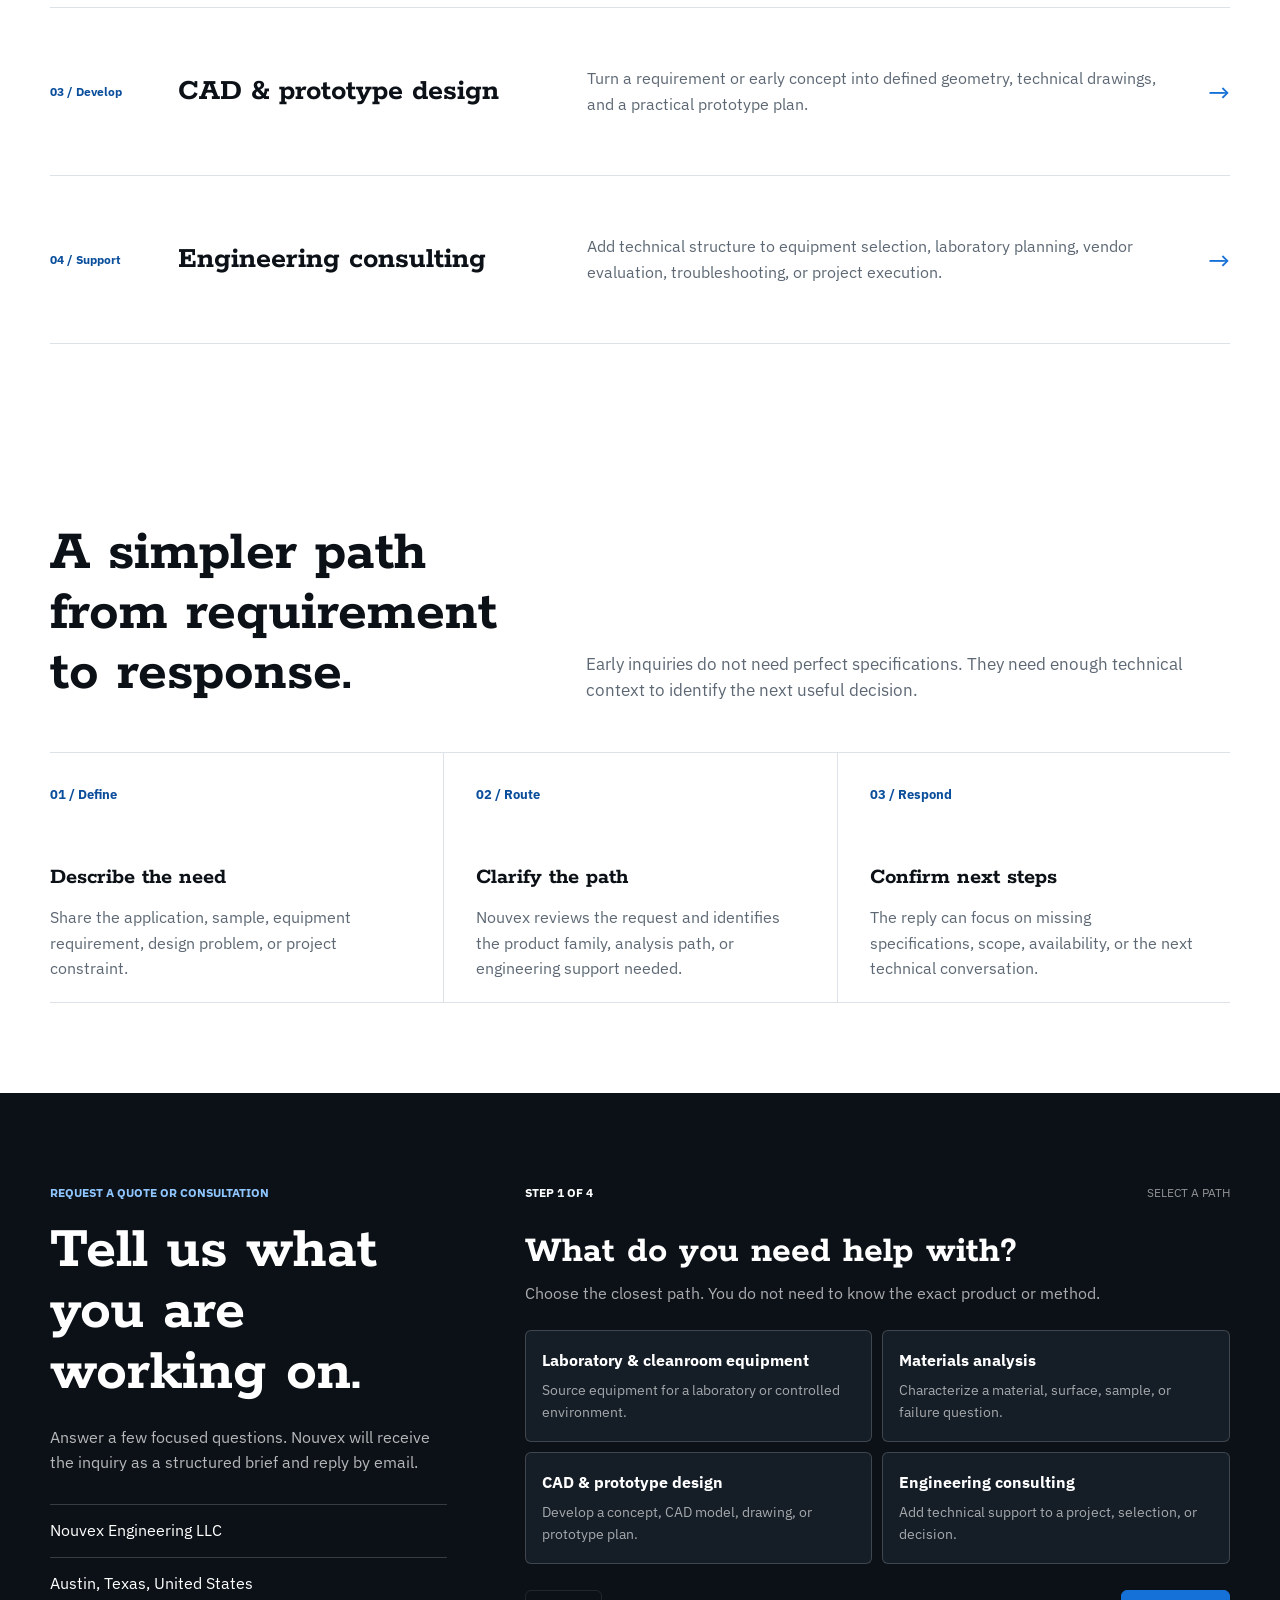
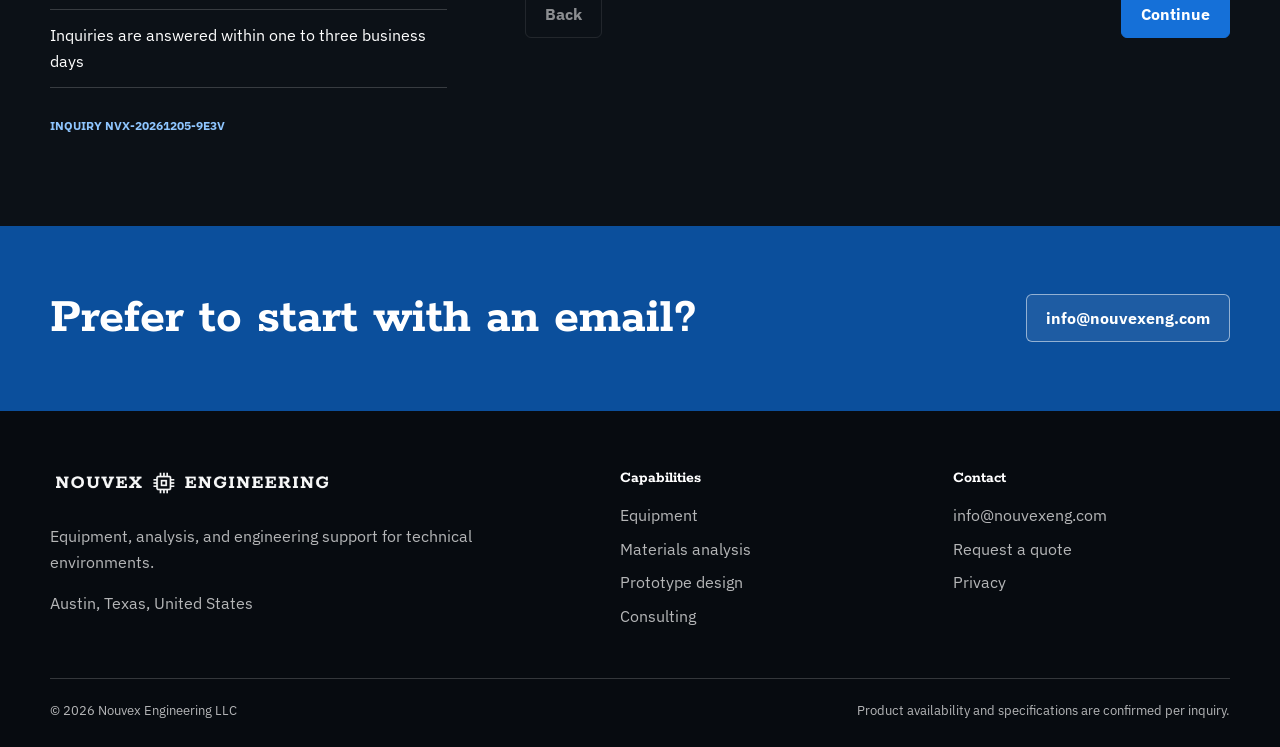
==== commit c29317ff: "Simplify materials analysis services" ====
--- a/index.html
+++ b/index.html
@@ -178,7 +178,7 @@
         label: "Materials analysis",
         short: "Analysis",
         description: "Characterize a material, surface, sample, or failure question.",
-        focus: ["Imaging & microstructure", "Site-specific sectioning (FIB)", "Surface & vacuum chemistry", "Electrical & photovoltaic", "Molecular, elemental & optical", "Help me choose a method"]
+        focus: ["SEM", "TEM / STEM", "FIB", "ToF-SIMS", "TGA", "PV cell testing", "Four-point probe", "FTIR", "ICP-MS", "UV-Vis", "Keyence microscopy", "Multiple methods / Not sure"]
       },
       prototyping: {
         label: "CAD & prototype design",
--- a/assets/site.css
+++ b/assets/site.css
@@ -163,39 +163,12 @@
 
 .materials-page .section { padding: 72px 0; }
 .materials-page main section[id] { scroll-margin-top: calc(var(--header) + 18px); }
-.materials-directory { background: #fff; }
-.method-index { border-top: 1px solid var(--line); }
-.method-index-row { display: grid; grid-template-columns: 52px minmax(250px, .9fr) minmax(250px, .8fr) 28px; gap: 24px; align-items: center; padding: 22px 14px; margin: 0 -14px; border-bottom: 1px solid var(--line); transition: color .18s ease, background .18s ease; }
-.method-index-row:hover, .method-index-row:focus-visible { color: var(--blue-dark); background: var(--surface-alt); outline: none; }
-.method-index-row:focus-visible { box-shadow: inset 3px 0 0 var(--blue); }
-.method-index-number { color: var(--blue-dark); font-size: .78rem; font-weight: 800; }
-.method-index-title strong, .method-index-title small { display: block; }
-.method-index-title strong { font-family: "Rokkitt", Georgia, serif; font-size: 1.35rem; line-height: 1.1; }
-.method-index-title small { margin-top: 5px; color: var(--muted); font-size: .83rem; }
-.method-index-methods { color: var(--muted); font-size: .92rem; }
-.method-index-arrow { color: var(--blue); font-size: 1.25rem; text-align: right; transition: transform .18s ease; }
-.method-index-row:hover .method-index-arrow, .method-index-row:focus-visible .method-index-arrow { transform: translateY(3px); }
-
-.analysis-flow { display: grid; grid-template-columns: repeat(5, 1fr); margin: 0; padding: 0; list-style: none; border-top: 1px solid var(--line); border-bottom: 1px solid var(--line); }
-.analysis-flow li { position: relative; min-height: 178px; padding: 22px 24px 22px 0; }
-.analysis-flow li + li { padding-left: 24px; border-left: 1px solid var(--line); }
-.analysis-flow li:not(:last-child)::after { content: "→"; position: absolute; top: 20px; right: 12px; color: var(--blue); font-size: 1.1rem; }
-.analysis-flow span, .analysis-flow strong, .analysis-flow small { display: block; }
-.analysis-flow span { color: var(--blue-dark); font-size: .76rem; font-weight: 800; }
-.analysis-flow strong { margin-top: 32px; font-family: "Rokkitt", Georgia, serif; font-size: 1.45rem; line-height: 1.05; }
-.analysis-flow small { margin-top: 8px; color: var(--muted); font-size: .82rem; line-height: 1.45; }
-.workflow-note { max-width: 850px; margin: 28px 0 0; color: var(--muted); }
-
-.matrix-scroll-hint { display: none; }
-.method-matrix-wrap { overflow-x: auto; border-top: 3px solid var(--blue-dark); }
-.method-matrix { width: 100%; min-width: 820px; border-collapse: collapse; text-align: left; }
-.method-matrix caption { padding: 0; width: 1px; height: 1px; overflow: hidden; position: absolute; clip: rect(0 0 0 0); white-space: nowrap; }
-.method-matrix th, .method-matrix td { padding: 17px 18px; border-bottom: 1px solid var(--line); vertical-align: top; }
-.method-matrix thead th { color: var(--blue-dark); background: var(--surface-alt); font-size: .75rem; letter-spacing: .04em; text-transform: uppercase; }
-.method-matrix tbody th { width: 24%; font-family: "Rokkitt", Georgia, serif; font-size: 1.08rem; line-height: 1.2; }
-.method-matrix tbody td { color: var(--muted); font-size: .91rem; }
-.method-matrix tbody tr { transition: background .18s ease; }
-.method-matrix tbody tr:hover { background: var(--surface-alt); }
+.materials-services { background: #fff; }
+.analysis-services { display: grid; grid-template-columns: repeat(2, minmax(0, 1fr)); column-gap: 52px; margin: 0; padding: 0; list-style: none; border-top: 3px solid var(--blue-dark); }
+.analysis-services li { min-height: 112px; padding: 20px 0; border-bottom: 1px solid var(--line); }
+.analysis-services strong, .analysis-services small { display: block; }
+.analysis-services strong { font-family: "Rokkitt", Georgia, serif; font-size: 1.35rem; line-height: 1.15; }
+.analysis-services small { margin-top: 8px; color: var(--muted); font-size: .86rem; line-height: 1.45; }
 
 .cta-band { padding: 66px 0; color: #fff; background: var(--blue-dark); }
 .cta-grid { display: flex; align-items: center; justify-content: space-between; gap: 40px; }
@@ -222,14 +195,6 @@
   .equipment-copy { position: static; }
   .media-band { grid-template-columns: 1fr; }
   .media-band.reverse .media-image { order: 0; }
-  .method-index-row { grid-template-columns: 46px 1fr 26px; gap: 18px; }
-  .method-index-methods { grid-column: 2 / 3; }
-  .method-index-arrow { grid-column: 3; grid-row: 1 / span 2; }
-  .analysis-flow { grid-template-columns: 1fr; }
-  .analysis-flow li { min-height: auto; padding: 20px 48px 20px 0; }
-  .analysis-flow li + li { padding-left: 0; border-left: 0; border-top: 1px solid var(--line); }
-  .analysis-flow li:not(:last-child)::after { content: "↓"; top: auto; right: 16px; bottom: 12px; }
-  .analysis-flow strong { margin-top: 8px; }
   .service-row { grid-template-columns: 62px 1fr 32px; padding: 26px 0; }
   .service-row p { grid-column: 2 / 4; }
   .process { grid-template-columns: 1fr; }
@@ -250,12 +215,9 @@
   .hero .button { min-height: 44px; }
   .section { padding: 68px 0; }
   .materials-page .section { padding: 52px 0; }
-  .method-index-row { grid-template-columns: 34px 1fr 20px; gap: 12px; padding: 18px 8px; margin: 0 -8px; }
-  .method-index-title strong { font-size: 1.15rem; }
-  .method-index-methods { font-size: .82rem; }
-  .matrix-scroll-hint { display: block; margin: -10px 0 12px; color: var(--muted); font-size: .8rem; }
-  .method-matrix { min-width: 740px; }
-  .method-matrix th, .method-matrix td { padding: 14px; }
+  .analysis-services { grid-template-columns: 1fr; }
+  .analysis-services li { min-height: auto; }
+  .analysis-services strong { font-size: 1.2rem; }
   .service-row { grid-template-columns: minmax(0, 1fr) 24px; gap: 8px 12px; }
   .service-number, .service-row h3 { grid-column: 1; }
   .service-arrow { grid-column: 2; grid-row: 1 / span 2; align-self: center; }
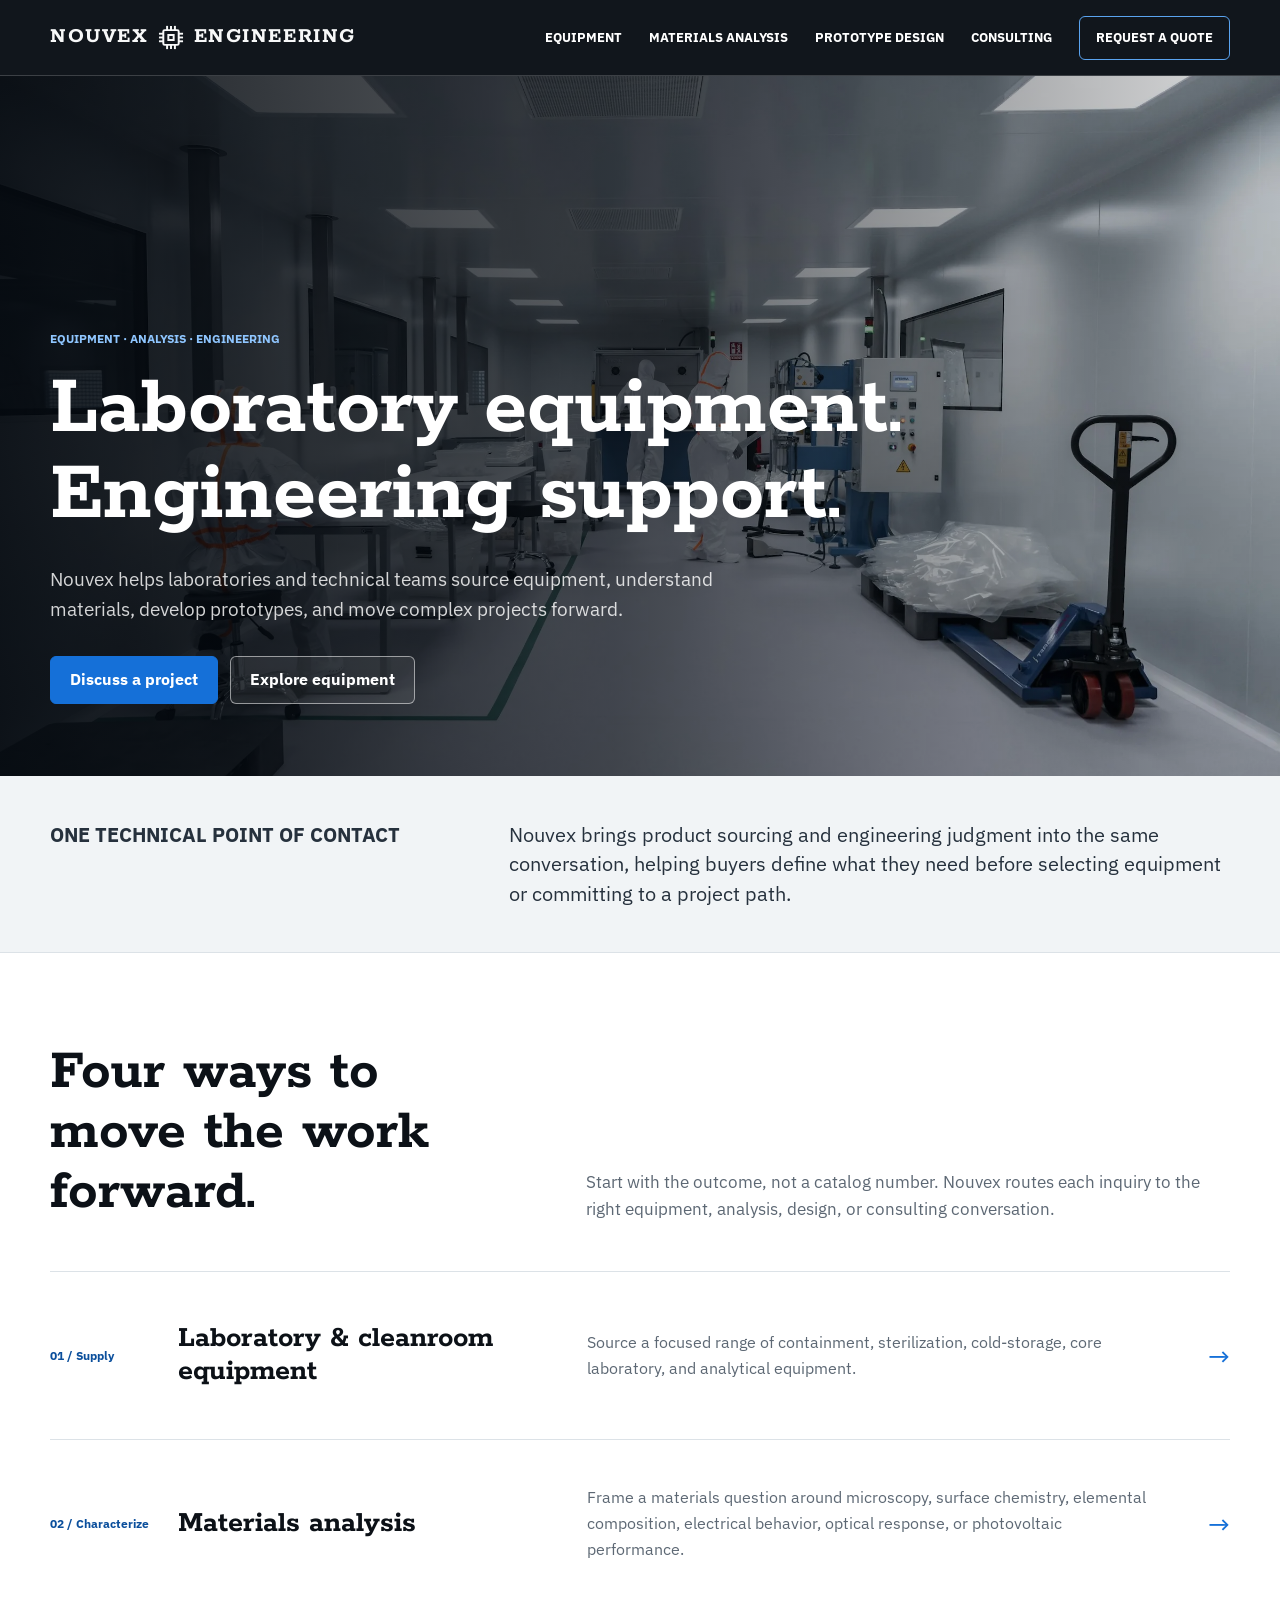
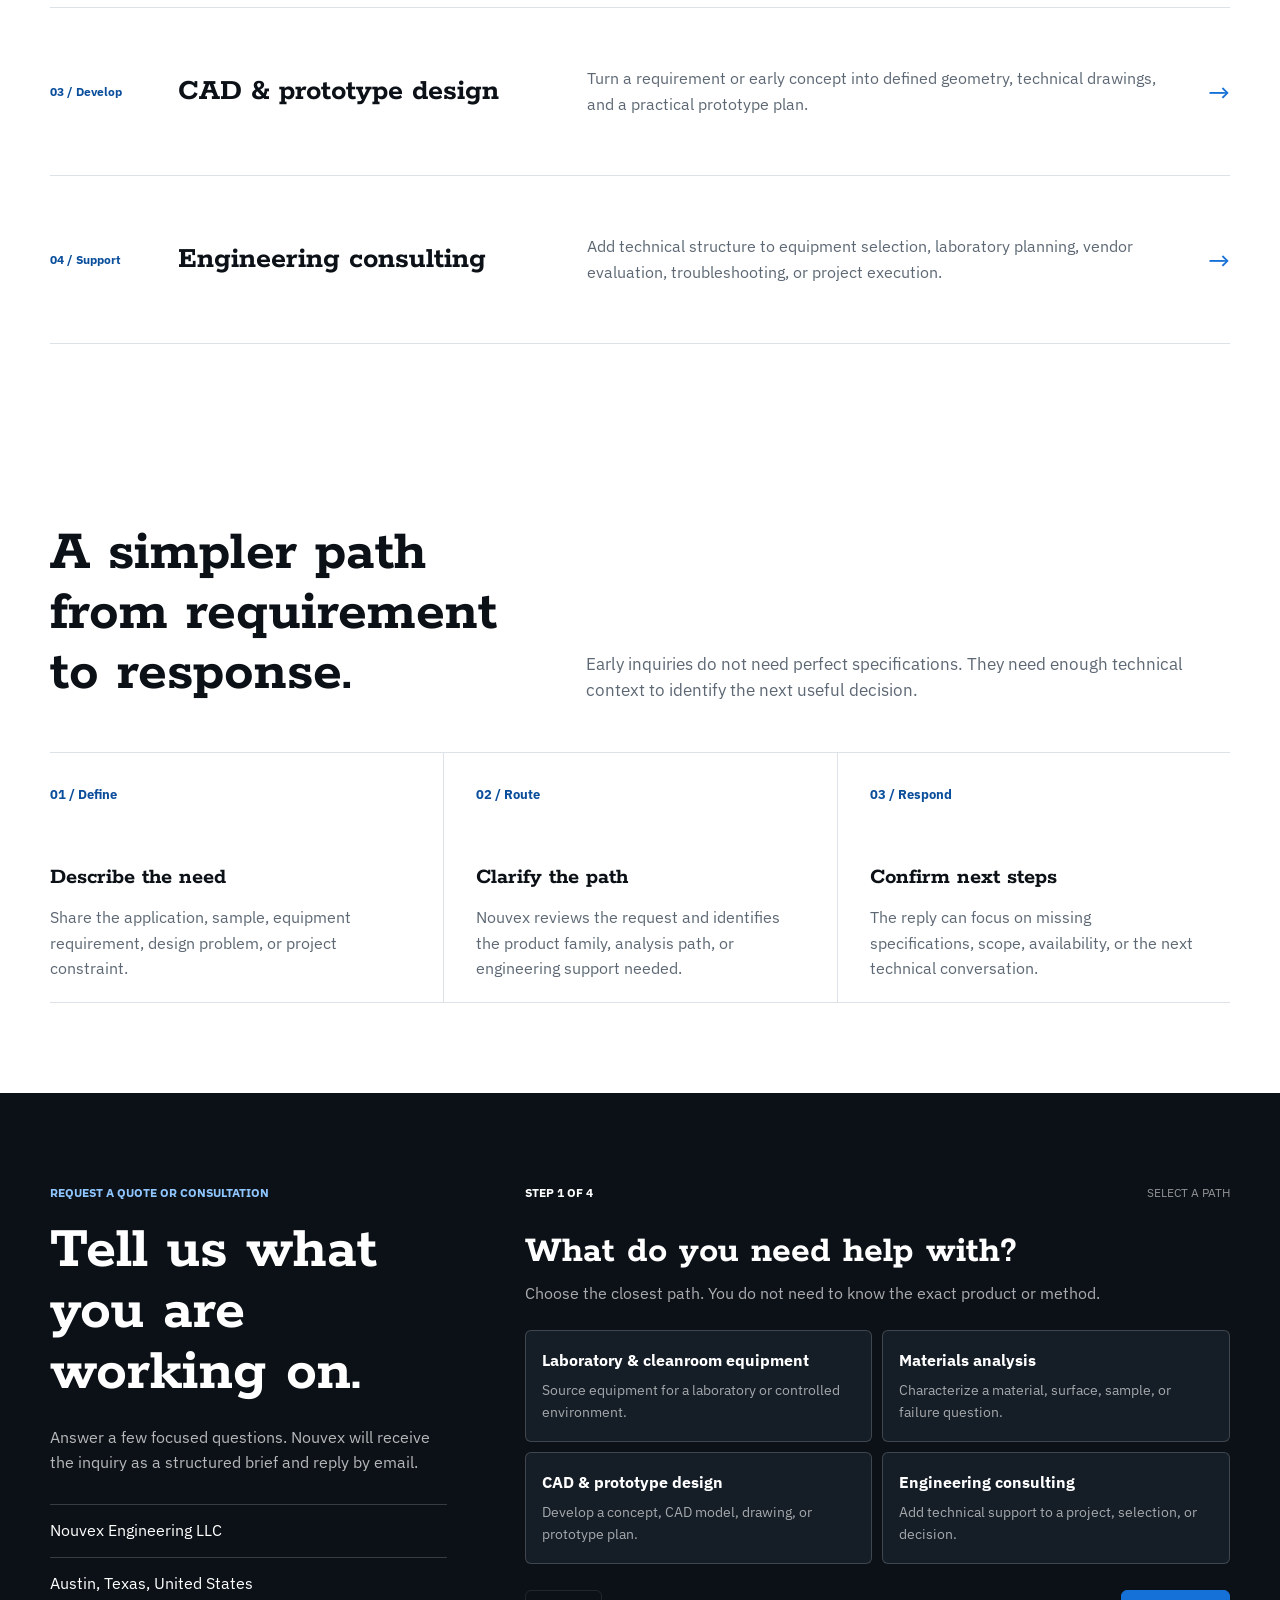
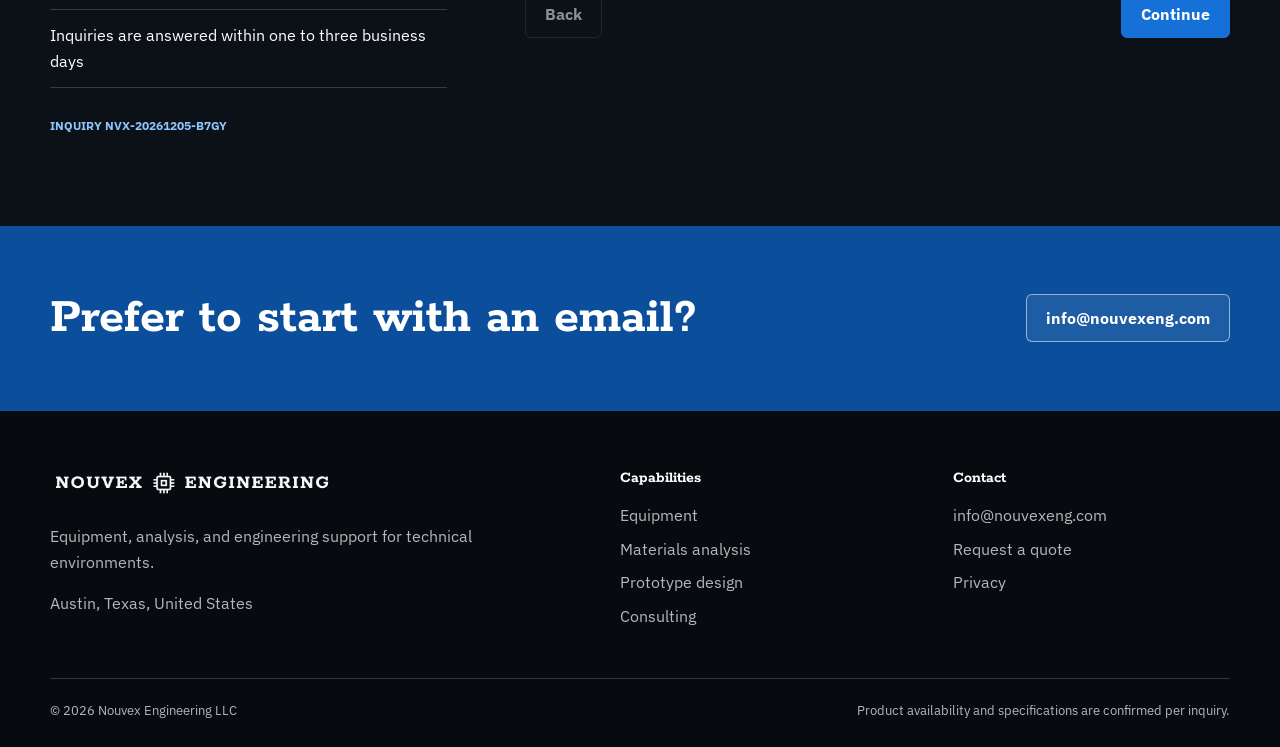
==== commit 0edf3273: "Audit fixes: duplicate-lead handling, safer references, security headers - api/leads.js: detect skip" ====
--- a/index.html
+++ b/index.html
@@ -216,7 +216,11 @@
     function makeReference() {
       const now = new Date();
       const date = `${now.getFullYear()}${String(now.getMonth() + 1).padStart(2, "0")}${String(now.getDate()).padStart(2, "0")}`;
-      return `NVX-${date}-${Math.random().toString(36).slice(2, 6).toUpperCase()}`;
+      const alphabet = "ABCDEFGHIJKLMNOPQRSTUVWXYZ0123456789";
+      const bytes = new Uint8Array(4);
+      window.crypto.getRandomValues(bytes);
+      // Always exactly 4 characters so the server-side /^NVX-\d{8}-[A-Z0-9]{4}$/ check never rejects it.
+      return `NVX-${date}-${Array.from(bytes, b => alphabet[b % alphabet.length]).join("")}`;
     }
 
     // The inquiry is the whole point of the page, so a refresh, a back gesture,
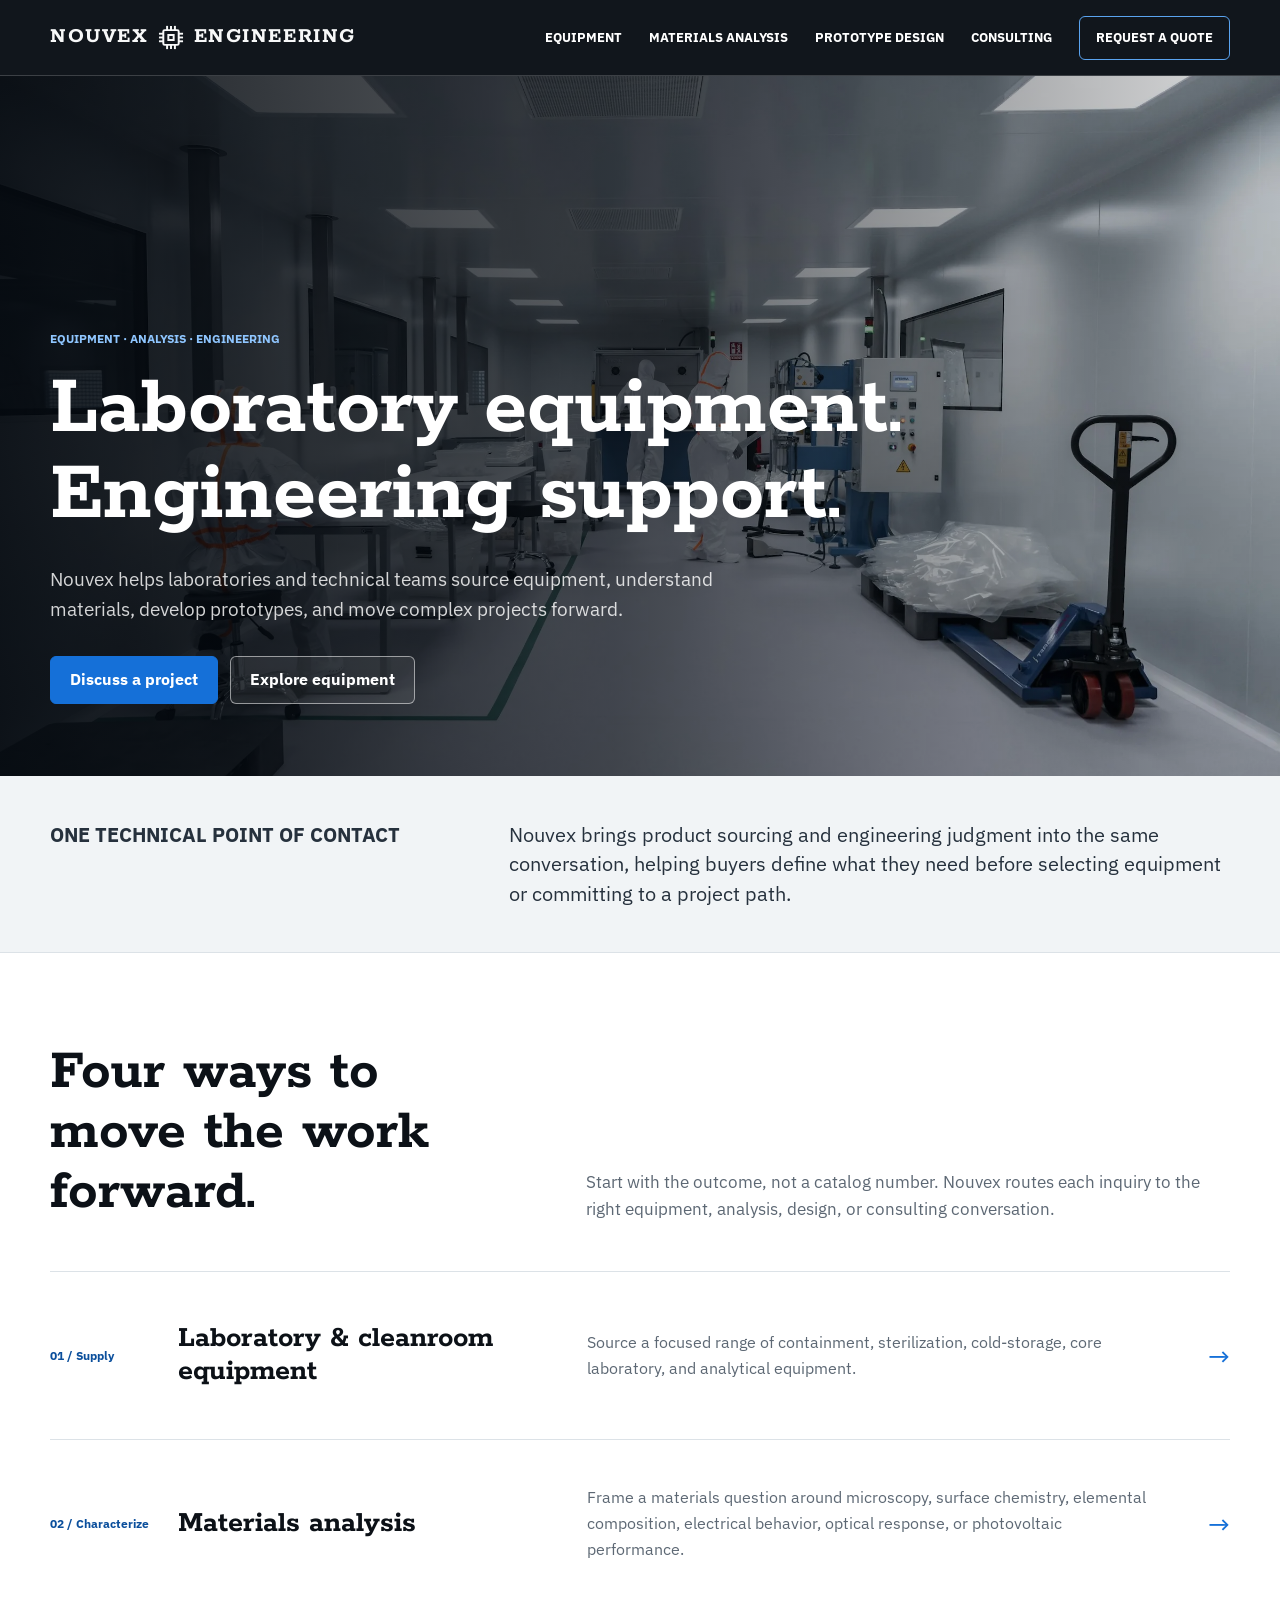
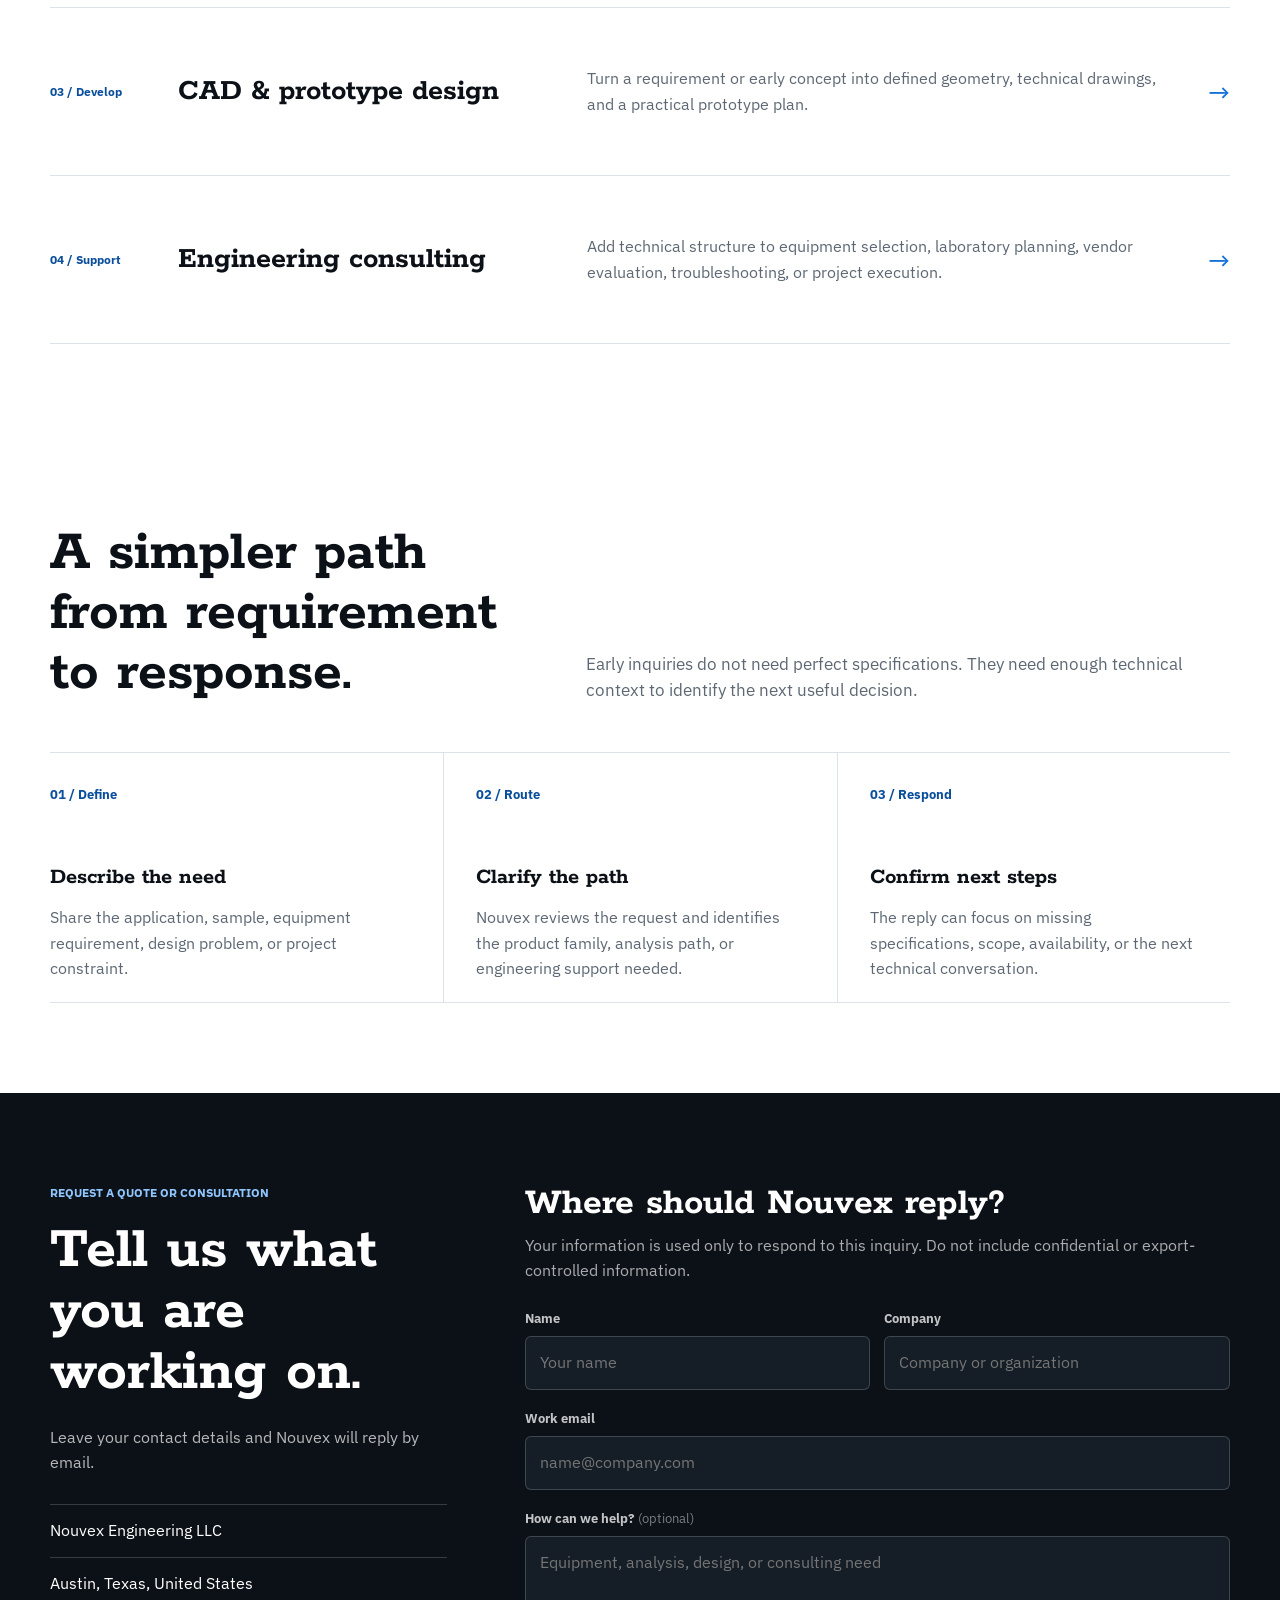
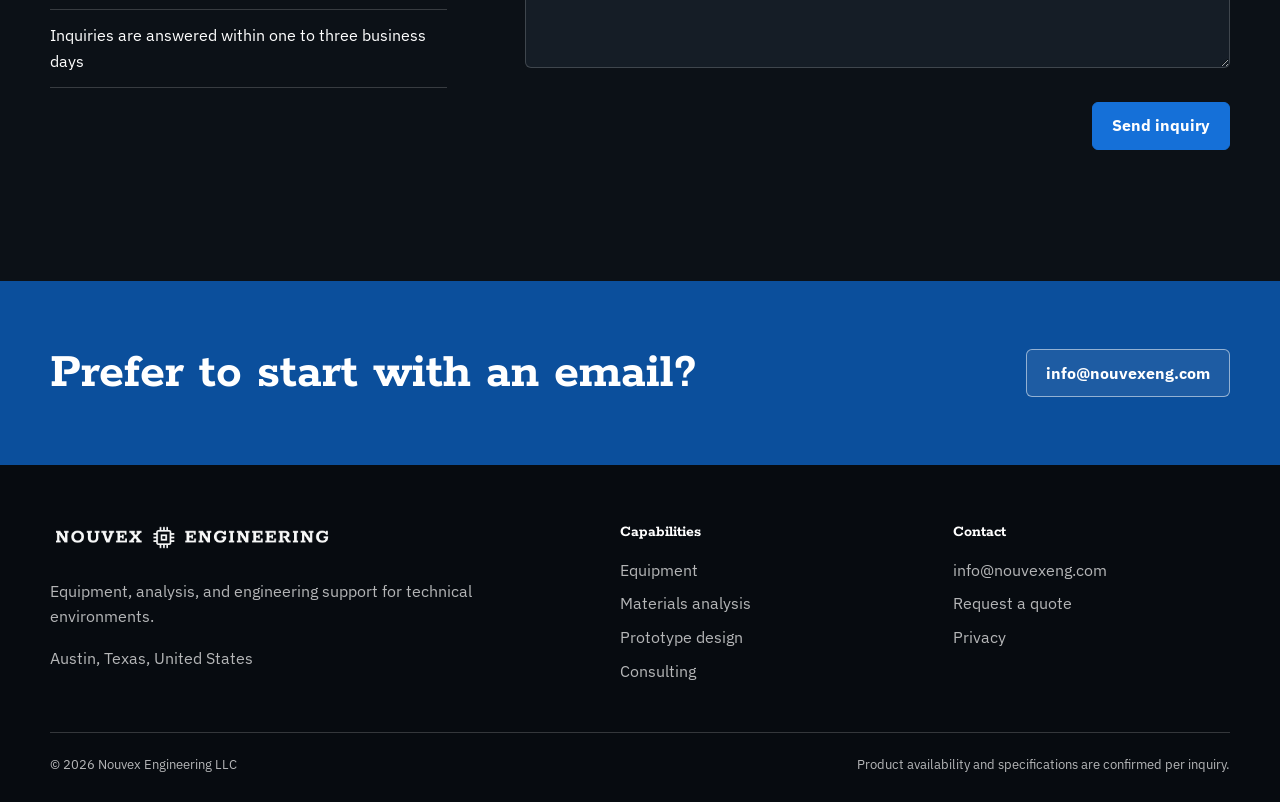
==== commit bb22958e: "Simplify inquiry to a single contact form, email only - index.html: replace the 4-step guided inquir" ====
--- a/index.html
+++ b/index.html
@@ -125,21 +125,27 @@
         <div class="inquiry-intro reveal">
           <p class="eyebrow">Request a quote or consultation</p>
           <h2>Tell us what you are working on.</h2>
-          <p>Answer a few focused questions. Nouvex will receive the inquiry as a structured brief and reply by email.</p>
+          <p>Leave your contact details and Nouvex will reply by email.</p>
           <ul class="signal-list">
             <li>Nouvex Engineering LLC</li>
             <li>Austin, Texas, United States</li>
             <li>Inquiries are answered within one to three business days</li>
           </ul>
-          <div class="inquiry-ref">Inquiry <span id="refId"></span></div>
         </div>
         <form class="inquiry-form" id="inquiryForm" novalidate>
-          <div class="form-progress"><b id="stepLabel">Step 1 of 4</b><span id="stepName">Select a path</span></div>
-          <div id="formBody"></div>
+          <h3 class="form-question">Where should Nouvex reply?</h3>
+          <p class="form-help">Your information is used only to respond to this inquiry. Do not include confidential or export-controlled information.</p>
+          <div class="fields">
+            <div class="field-row">
+              <div class="field"><label for="contactName">Name</label><input id="contactName" name="name" autocomplete="name" required maxlength="160" placeholder="Your name"></div>
+              <div class="field"><label for="company">Company</label><input id="company" name="company" autocomplete="organization" required maxlength="200" placeholder="Company or organization"></div>
+            </div>
+            <div class="field"><label for="email">Work email</label><input id="email" name="email" type="email" inputmode="email" autocomplete="email" required maxlength="254" placeholder="name@company.com"></div>
+            <div class="field"><label for="message">How can we help? <span class="field-optional">(optional)</span></label><textarea id="message" name="message" maxlength="2000" placeholder="Equipment, analysis, design, or consulting need"></textarea></div>
+          </div>
           <input class="website-field" id="website" name="website" type="text" tabindex="-1" autocomplete="off" aria-label="Website (leave empty)" aria-hidden="true">
           <div class="form-actions">
-            <button class="button button-quiet" id="backButton" type="button">Back</button>
-            <button class="button button-primary" id="nextButton" type="submit">Continue</button>
+            <button class="button button-primary" id="sendButton" type="submit">Send inquiry</button>
           </div>
           <div class="form-status" id="formStatus" aria-live="polite"></div>
         </form>
@@ -167,256 +173,70 @@
 
   <script src="/assets/site.js" defer></script>
   <script>
-    const routes = {
-      equipment: {
-        label: "Laboratory & cleanroom equipment",
-        short: "Equipment",
-        description: "Source equipment for a laboratory or controlled environment.",
-        focus: ["Airflow & containment", "Sterilization", "Cold storage", "Core laboratory equipment", "Optical & analytical instruments"]
-      },
-      analysis: {
-        label: "Materials analysis",
-        short: "Analysis",
-        description: "Characterize a material, surface, sample, or failure question.",
-        focus: ["SEM", "TEM / STEM", "FIB", "ToF-SIMS", "TGA", "PV cell testing", "Four-point probe", "FTIR", "ICP-MS", "UV-Vis", "Keyence microscopy", "Multiple methods / Not sure"]
-      },
-      prototyping: {
-        label: "CAD & prototype design",
-        short: "Prototype design",
-        description: "Develop a concept, CAD model, drawing, or prototype plan.",
-        focus: ["CAD concept development", "Part & assembly modeling", "Technical drawings", "Prototype planning", "Design review"]
-      },
-      strategy: {
-        label: "Engineering consulting",
-        short: "Consulting",
-        description: "Add technical support to a project, selection, or decision.",
-        focus: ["Equipment selection", "Laboratory or cleanroom project support", "Vendor evaluation", "Engineering troubleshooting", "Project planning"]
+    (() => {
+      const form = document.getElementById("inquiryForm");
+      const sendButton = document.getElementById("sendButton");
+      const formStatus = document.getElementById("formStatus");
+      const field = id => document.getElementById(id);
+      const emailPattern = /^[^\s@]+@[^\s@]+\.[^\s@]+$/;
+      let started = false;
+
+      function setStatus(message, type = "") {
+        formStatus.textContent = message;
+        formStatus.className = `form-status${type ? ` ${type}` : ""}`;
       }
-    };
-    const industries = ["Research & development", "Manufacturing & quality", "Academic laboratory", "Life sciences", "Pharmaceuticals", "Cleanroom operations", "Materials engineering", "Other"];
-    const timelines = ["Exploratory", "Active project", "Urgent - line down"];
-    const STORAGE_KEY = "nouvex:inquiry";
-    const state = { challenge: "", focus: "", industry: "", timeline: "", desc: "", name: "", company: "", email: "" };
-    let step = 0;
-    let started = false;
-    let reference = makeReference();
-    restore();
-    const form = document.getElementById("inquiryForm");
-    const formBody = document.getElementById("formBody");
-    const formStatus = document.getElementById("formStatus");
-    const stepLabel = document.getElementById("stepLabel");
-    const stepName = document.getElementById("stepName");
-    const backButton = document.getElementById("backButton");
-    const nextButton = document.getElementById("nextButton");
-
-    document.getElementById("refId").textContent = reference;
-    form.addEventListener("submit", handleSubmit);
-    backButton.addEventListener("click", goBack);
-
-    function makeReference() {
-      const now = new Date();
-      const date = `${now.getFullYear()}${String(now.getMonth() + 1).padStart(2, "0")}${String(now.getDate()).padStart(2, "0")}`;
-      const alphabet = "ABCDEFGHIJKLMNOPQRSTUVWXYZ0123456789";
-      const bytes = new Uint8Array(4);
-      window.crypto.getRandomValues(bytes);
-      // Always exactly 4 characters so the server-side /^NVX-\d{8}-[A-Z0-9]{4}$/ check never rejects it.
-      return `NVX-${date}-${Array.from(bytes, b => alphabet[b % alphabet.length]).join("")}`;
-    }
-
-    // The inquiry is the whole point of the page, so a refresh, a back gesture,
-    // or a tap on the nav must not silently destroy a half-finished brief.
-    function save() {
-      try {
-        sessionStorage.setItem(STORAGE_KEY, JSON.stringify({ state, step, reference, started }));
-      } catch (error) { /* private mode or full quota: persistence is a bonus, not a requirement */ }
-    }
-
-    function restore() {
-      let saved;
-      try {
-        saved = JSON.parse(sessionStorage.getItem(STORAGE_KEY) || "null");
-      } catch (error) { return; }
-      if (!saved || typeof saved !== "object" || !saved.state) return;
-      Object.keys(state).forEach(key => {
-        if (typeof saved.state[key] === "string") state[key] = saved.state[key];
+
+      function trackEvent(name, detail = {}) {
+        const payload = { event: name, ...detail };
+        if (Array.isArray(window.dataLayer)) window.dataLayer.push(payload);
+        window.dispatchEvent(new CustomEvent("nouvex:analytics", { detail: payload }));
+      }
+
+      form.addEventListener("input", () => {
+        if (started) return;
+        started = true;
+        trackEvent("inquiry_started");
       });
-      if (Number.isInteger(saved.step) && saved.step >= 0 && saved.step <= 3) step = saved.step;
-      if (typeof saved.reference === "string" && saved.reference) reference = saved.reference;
-      started = Boolean(saved.started);
-      // A restored path is required for every later step; without it, start over.
-      if (step > 0 && !routes[state.challenge]) step = 0;
-    }
-
-    function clearSaved() {
-      try { sessionStorage.removeItem(STORAGE_KEY); } catch (error) { /* nothing to clean up */ }
-    }
-
-    function escapeHtml(value) {
-      return String(value || "").replace(/[<>&"]/g, character => ({ "<": "&lt;", ">": "&gt;", "&": "&amp;", '"': "&quot;" }[character]));
-    }
-
-    function render() {
-      save();
-      const names = ["Select a path", "Add project context", "Contact details", "Review inquiry"];
-      stepLabel.textContent = `Step ${step + 1} of 4`;
-      stepName.textContent = names[step];
-      backButton.disabled = step === 0;
-      nextButton.textContent = step === 2 ? "Review inquiry" : step === 3 ? "Send inquiry" : "Continue";
-      formStatus.textContent = "";
-      formStatus.className = "form-status";
-      if (step === 0) renderRoutes();
-      if (step === 1) renderDetails();
-      if (step === 2) renderContact();
-      if (step === 3) renderSummary();
-    }
-
-    function renderRoutes() {
-      formBody.innerHTML = `
-        <h3 class="form-question">What do you need help with?</h3>
-        <p class="form-help">Choose the closest path. You do not need to know the exact product or method.</p>
-        <div class="route-options">
-          ${Object.entries(routes).map(([key, route]) => `
-            <button class="route-option ${state.challenge === key ? "selected" : ""}" type="button" data-route="${key}" aria-pressed="${state.challenge === key}">
-              <b>${route.label}</b><span>${route.description}</span>
-            </button>`).join("")}
-        </div>`;
-      formBody.querySelectorAll("[data-route]").forEach(button => button.addEventListener("click", () => {
-        state.challenge = button.dataset.route;
-        state.focus = "";
-        if (!started) {
-          started = true;
-          trackEvent("inquiry_started", { route: state.challenge });
+
+      form.addEventListener("submit", async event => {
+        event.preventDefault();
+        const data = {
+          name: field("contactName").value.trim(),
+          company: field("company").value.trim(),
+          email: field("email").value.trim(),
+          message: field("message").value.trim(),
+          sourceUrl: window.location.href,
+          website: field("website").value
+        };
+
+        if (!data.name || !data.company || !emailPattern.test(data.email)) {
+          setStatus("Add your name, company, and a valid work email.", "error");
+          return;
         }
-        render();
-      }));
-    }
-
-    function renderDetails() {
-      const route = routes[state.challenge];
-      formBody.innerHTML = `
-        <h3 class="form-question">Tell us about the ${escapeHtml(route.short.toLowerCase())} need.</h3>
-        <p class="form-help">A few details will make the first response more useful.</p>
-        <div class="fields">
-          <div><span class="field-label">Closest focus</span><div class="chip-options" role="group" aria-label="Focus area">${route.focus.map(item => `<button class="chip-option ${state.focus === item ? "selected" : ""}" type="button" data-field="focus" data-value="${escapeHtml(item)}" aria-pressed="${state.focus === item}">${item}</button>`).join("")}</div></div>
-          <div><span class="field-label">Environment or industry</span><div class="chip-options" role="group" aria-label="Environment or industry">${industries.map(item => `<button class="chip-option ${state.industry === item ? "selected" : ""}" type="button" data-field="industry" data-value="${escapeHtml(item)}" aria-pressed="${state.industry === item}">${item}</button>`).join("")}</div></div>
-          <div><span class="field-label">Timeline</span><div class="chip-options" role="group" aria-label="Timeline">${timelines.map(item => `<button class="chip-option ${state.timeline === item ? "selected" : ""}" type="button" data-field="timeline" data-value="${escapeHtml(item)}" aria-pressed="${state.timeline === item}">${item}</button>`).join("")}</div></div>
-          <div class="field"><label for="description">Requirements or problem</label><textarea id="description" name="description" minlength="8" required placeholder="Describe the application, sample, specification, current problem, or result you need.">${escapeHtml(state.desc)}</textarea></div>
-        </div>`;
-      formBody.querySelectorAll("[data-field]").forEach(button => button.addEventListener("click", () => {
-        state[button.dataset.field] = button.dataset.value;
-        save();
-        renderDetails();
-      }));
-      formBody.querySelector("#description").addEventListener("input", event => { state.desc = event.target.value; save(); });
-    }
-
-    function renderContact() {
-      formBody.innerHTML = `
-        <h3 class="form-question">Where should Nouvex reply?</h3>
-        <p class="form-help">Your information is used to respond to this inquiry.</p>
-        <div class="fields">
-          <div class="field-row">
-            <div class="field"><label for="contactName">Name</label><input id="contactName" name="name" autocomplete="name" required value="${escapeHtml(state.name)}" placeholder="Your name"></div>
-            <div class="field"><label for="company">Company</label><input id="company" name="company" autocomplete="organization" value="${escapeHtml(state.company)}" placeholder="Company or organization"></div>
-          </div>
-          <div class="field"><label for="email">Work email</label><input id="email" name="email" type="email" inputmode="email" autocomplete="email" required value="${escapeHtml(state.email)}" placeholder="name@company.com"></div>
-        </div>`;
-      [["contactName", "name"], ["company", "company"], ["email", "email"]].forEach(([id, key]) => {
-        formBody.querySelector(`#${id}`).addEventListener("input", event => { state[key] = event.target.value; save(); });
+
+        sendButton.disabled = true;
+        sendButton.textContent = "Sending...";
+        setStatus("Submitting your inquiry.");
+        try {
+          const response = await fetch("/api/leads", {
+            method: "POST",
+            headers: { "Content-Type": "application/json" },
+            body: JSON.stringify(data)
+          });
+          const result = await response.json().catch(() => ({}));
+          if (!response.ok) throw new Error(result.error || "Submission failed");
+          form.reset();
+          sendButton.textContent = "Inquiry sent";
+          setStatus("Thank you. Nouvex received your inquiry and will reply by email.", "success");
+          trackEvent("inquiry_submitted");
+        } catch (error) {
+          sendButton.disabled = false;
+          sendButton.textContent = "Try again";
+          setStatus(`${error.message || "We could not send the inquiry."} You can also email info@nouvexeng.com.`, "error");
+          trackEvent("inquiry_submission_failed");
+        }
       });
-    }
-
-    function renderSummary() {
-      const route = routes[state.challenge];
-      formBody.innerHTML = `
-        <h3 class="form-question">Review the inquiry.</h3>
-        <p class="form-help">Do not submit confidential, export-controlled, or sensitive information through this form.</p>
-        <div class="summary">
-          <div class="summary-row"><b>Path</b><span>${escapeHtml(route.label)}</span></div>
-          <div class="summary-row"><b>Focus</b><span>${escapeHtml(state.focus)}</span></div>
-          <div class="summary-row"><b>Context</b><span>${escapeHtml(state.industry)} · ${escapeHtml(state.timeline)}</span></div>
-          <div class="summary-row"><b>Request</b><span>${escapeHtml(state.desc)}</span></div>
-          <div class="summary-row"><b>Contact</b><span>${escapeHtml(state.name)}${state.company ? ` · ${escapeHtml(state.company)}` : ""}<br>${escapeHtml(state.email)}</span></div>
-        </div>`;
-    }
-
-    function validateStep() {
-      if (step === 0) return state.challenge ? "" : "Select one inquiry path.";
-      if (step === 1) return state.focus && state.industry && state.timeline && state.desc.trim().length >= 8 ? "" : "Choose a focus, environment, and timeline, then describe the request.";
-      if (step === 2) return state.name.trim() && /^[^\s@]+@[^\s@]+\.[^\s@]+$/.test(state.email) ? "" : "Add your name and a valid work email.";
-      return "";
-    }
-
-    async function handleSubmit(event) {
-      event.preventDefault();
-      const error = validateStep();
-      if (error) {
-        formStatus.textContent = error;
-        formStatus.className = "form-status error";
-        return;
-      }
-      if (step < 3) {
-        trackEvent("inquiry_step_completed", { step: step + 1, route: state.challenge });
-        step += 1;
-        render();
-        return;
-      }
-      await sendInquiry();
-    }
-
-    function goBack() {
-      if (step === 0) return;
-      step -= 1;
-      render();
-    }
-
-    async function sendInquiry() {
-      nextButton.disabled = true;
-      backButton.disabled = true;
-      nextButton.textContent = "Sending...";
-      formStatus.textContent = "Submitting your inquiry.";
-      try {
-        const response = await fetch("/api/leads", {
-          method: "POST",
-          headers: { "Content-Type": "application/json" },
-          body: JSON.stringify({
-            reference,
-            challenge: state.challenge,
-            focus: state.focus,
-            industry: state.industry,
-            timeline: state.timeline,
-            description: state.desc,
-            name: state.name,
-            company: state.company,
-            email: state.email,
-            sourceUrl: window.location.href,
-            website: document.getElementById("website").value
-          })
-        });
-        const result = await response.json().catch(() => ({}));
-        if (!response.ok) throw new Error(result.error || "Submission failed");
-        clearSaved();
-        nextButton.textContent = "Inquiry sent";
-        formStatus.textContent = `Inquiry ${result.reference} received. Nouvex will reply by email.`;
-        formStatus.className = "form-status success";
-        trackEvent("inquiry_submitted", { route: state.challenge, reference: result.reference });
-      } catch (error) {
-        nextButton.disabled = false;
-        backButton.disabled = false;
-        nextButton.textContent = "Try again";
-        formStatus.textContent = error.message || "We could not send the inquiry. Please try again.";
-        formStatus.className = "form-status error";
-        trackEvent("inquiry_submission_failed", { route: state.challenge });
-      }
-    }
-
-    function trackEvent(name, detail = {}) {
-      const payload = { event: name, ...detail };
-      if (Array.isArray(window.dataLayer)) window.dataLayer.push(payload);
-      window.dispatchEvent(new CustomEvent("nouvex:analytics", { detail: payload }));
-    }
-
-    render();
+    })();
   </script>
 </body>
 </html>
--- a/assets/site.css
+++ b/assets/site.css
@@ -120,35 +120,21 @@
 .inquiry { display: grid; grid-template-columns: minmax(250px, .72fr) minmax(0, 1.28fr); gap: 78px; }
 .inquiry-intro h2 { margin: 0 0 20px; font-size: clamp(2.4rem, 4.8vw, 4.5rem); line-height: 1; }
 .inquiry-intro p { color: rgba(255, 255, 255, .7); }
-.inquiry-ref { margin-top: 28px; color: #8fc6ff; font-size: .78rem; font-weight: 800; text-transform: uppercase; }
 .inquiry-form { position: relative; }
-.form-progress { display: flex; justify-content: space-between; gap: 10px; margin-bottom: 28px; color: rgba(255, 255, 255, .55); font-size: .78rem; text-transform: uppercase; }
-.form-progress b { color: #fff; }
 .form-question { margin: 0 0 8px; font-size: clamp(1.55rem, 3vw, 2.55rem); line-height: 1.08; }
 .form-help { margin: 0 0 24px; color: rgba(255, 255, 255, .65); }
-.route-options { display: grid; grid-template-columns: 1fr 1fr; gap: 10px; }
-.route-option { min-height: 112px; padding: 16px; color: #fff; text-align: left; background: #151d26; border: 1px solid var(--line-dark); border-radius: var(--radius); }
-.route-option:hover, .route-option:focus-visible { border-color: #8fc6ff; }
-.route-option.selected { background: #112d4e; border-color: #5aa3ef; }
-.route-option b, .route-option span { display: block; }
-.route-option span { margin-top: 5px; color: rgba(255, 255, 255, .62); font-size: .88rem; }
 .fields { display: grid; gap: 18px; }
 .field-row { display: grid; grid-template-columns: 1fr 1fr; gap: 14px; }
 .field label, .field-label { display: block; margin-bottom: 7px; color: rgba(255, 255, 255, .75); font-size: .84rem; font-weight: 700; }
 .field input, .field textarea, .field select { width: 100%; color: #fff; background: #151d26; border: 1px solid var(--line-dark); border-radius: var(--radius); padding: 13px 14px; }
 .field textarea { min-height: 132px; resize: vertical; }
 .field input:focus, .field textarea:focus, .field select:focus { outline: 2px solid #5aa3ef; outline-offset: 2px; }
-.chip-options { display: flex; flex-wrap: wrap; gap: 8px; }
-.chip-option { min-height: 44px; padding: 0 12px; color: rgba(255, 255, 255, .76); background: #151d26; border: 1px solid var(--line-dark); border-radius: var(--radius); }
-.chip-option.selected { color: #fff; background: #112d4e; border-color: #5aa3ef; }
-.form-actions { display: flex; justify-content: space-between; gap: 12px; margin-top: 26px; }
+.form-actions { display: flex; justify-content: flex-end; gap: 12px; margin-top: 26px; }
 .form-status { min-height: 26px; margin-top: 15px; color: rgba(255, 255, 255, .7); }
 .form-status.error { color: #ff9990; }
 .form-status.success { color: #73dbb3; }
+.field-optional { color: rgba(255, 255, 255, .45); font-weight: 400; }
 .website-field { position: absolute; left: -10000px; width: 1px; height: 1px; overflow: hidden; }
-.summary { border-top: 1px solid var(--line-dark); }
-.summary-row { display: grid; grid-template-columns: 130px 1fr; gap: 18px; padding: 11px 0; border-bottom: 1px solid var(--line-dark); }
-.summary-row b { color: rgba(255, 255, 255, .55); font-size: .8rem; text-transform: uppercase; }
 
 .page-hero { padding: 95px 0 72px; color: #fff; background: var(--ink); border-bottom: 5px solid var(--blue); }
 .page-hero-grid { display: grid; grid-template-columns: minmax(0, 1.2fr) minmax(260px, .8fr); gap: 70px; align-items: end; }
@@ -225,8 +211,6 @@
   .media-band { min-height: auto; }
   .media-image { min-height: 390px; }
   .media-copy { padding: 48px 20px; }
-  .route-options, .field-row { grid-template-columns: 1fr; }
-  .summary-row { grid-template-columns: 1fr; gap: 3px; }
   .form-actions { align-items: stretch; flex-direction: column-reverse; }
   .form-actions .button { width: 100%; }
   .cta-grid, .footer-bottom { align-items: flex-start; flex-direction: column; }
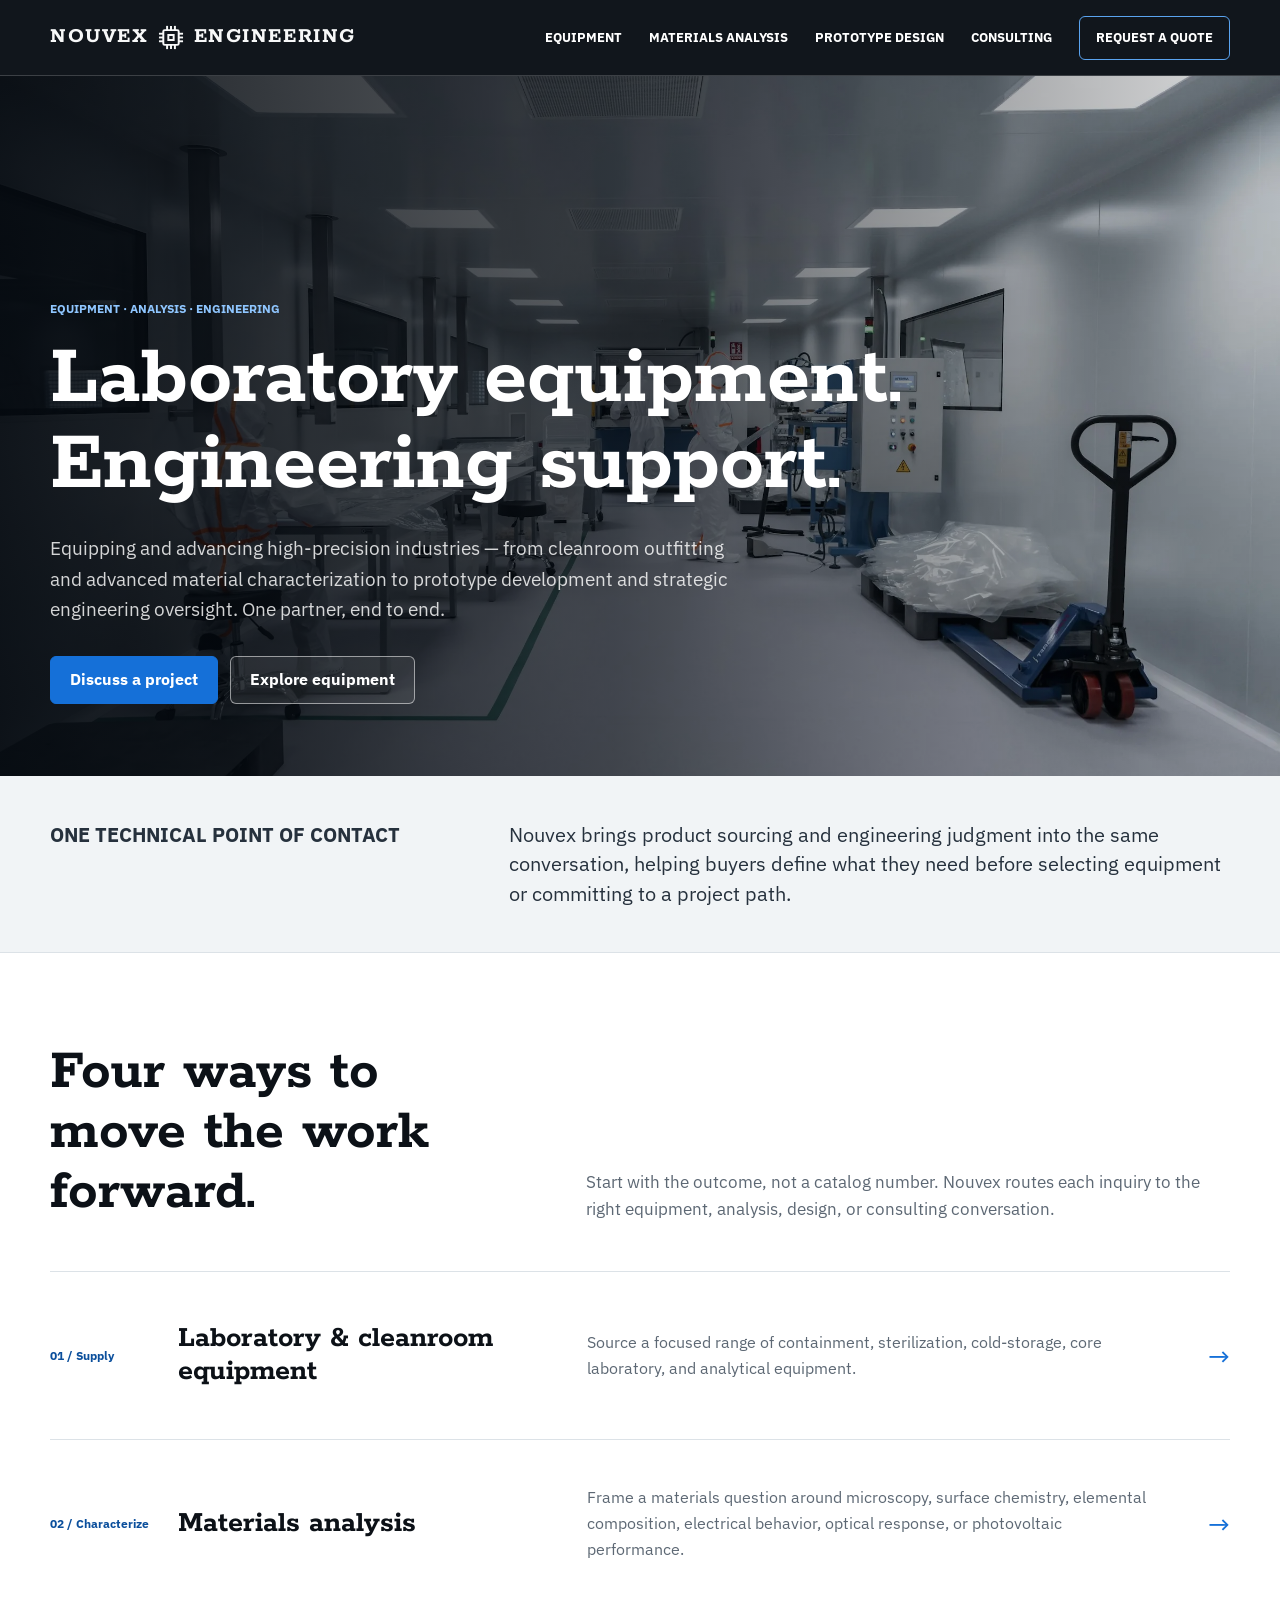
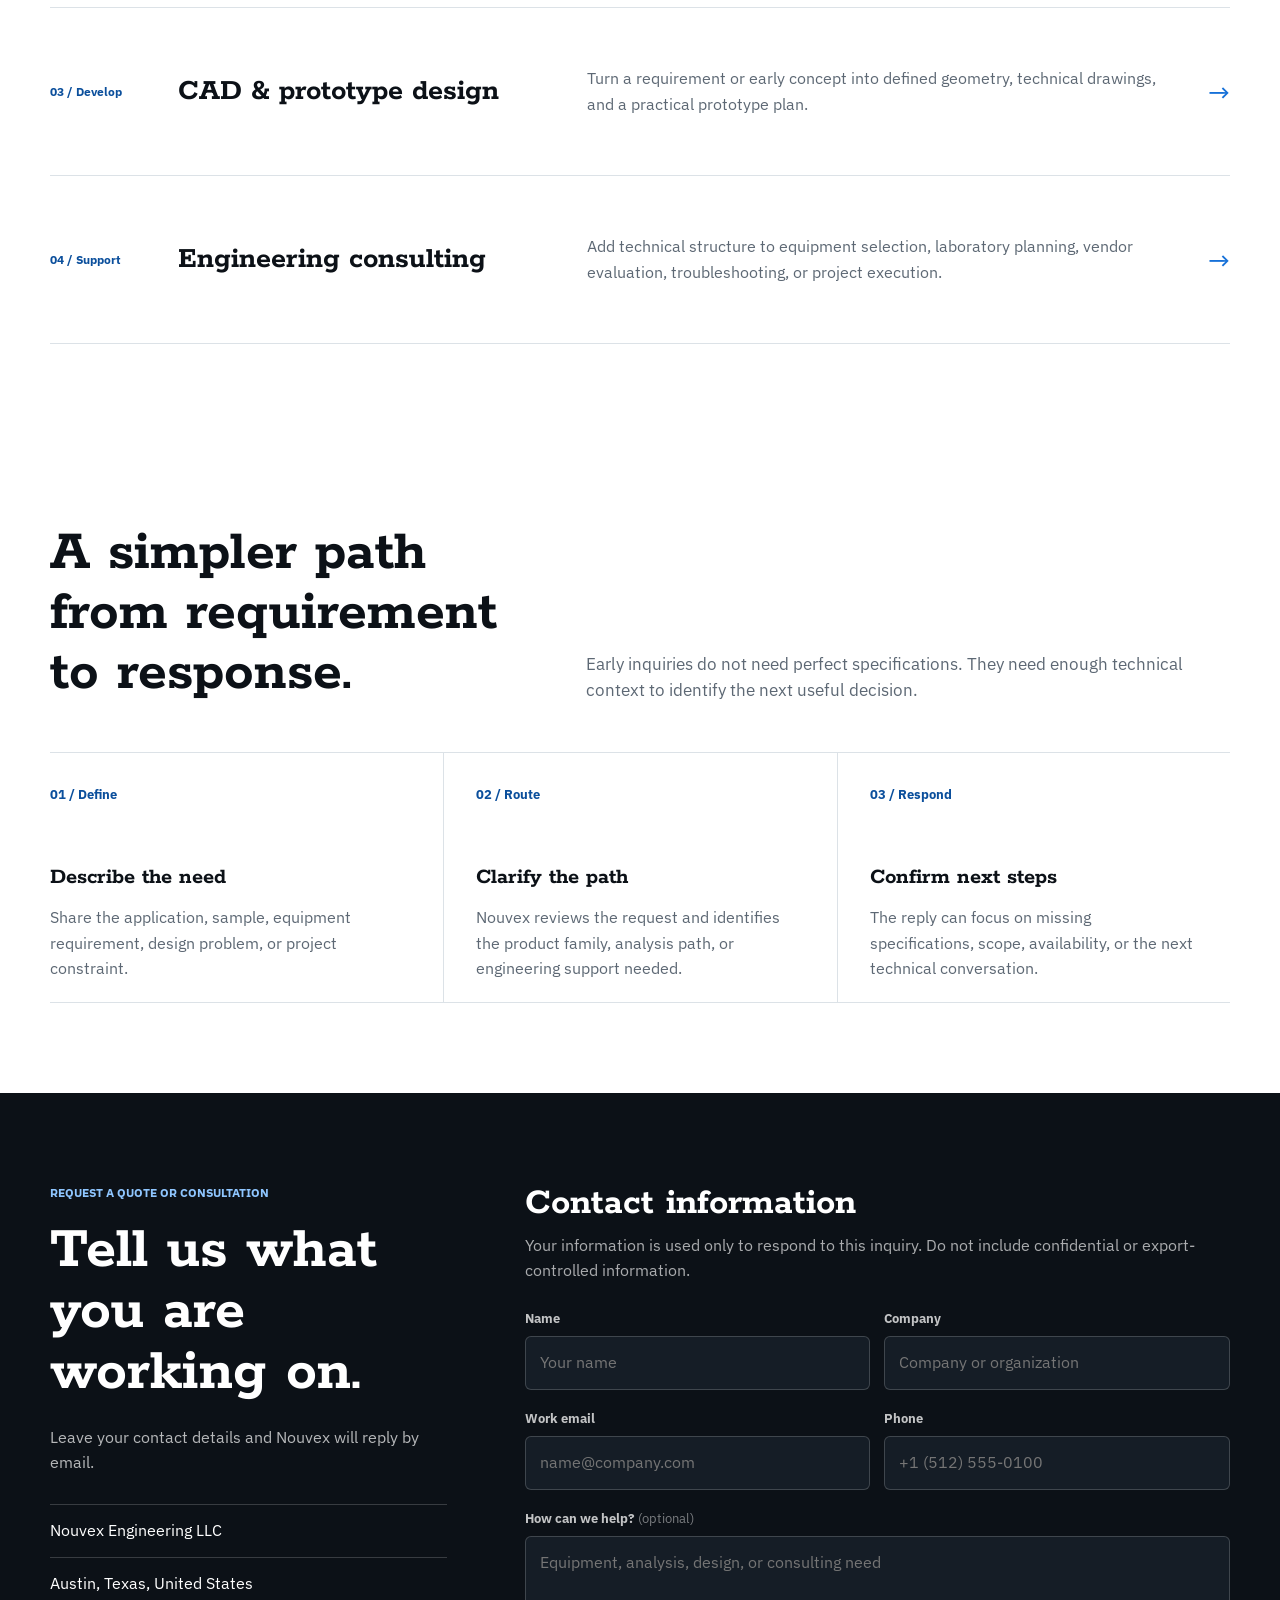
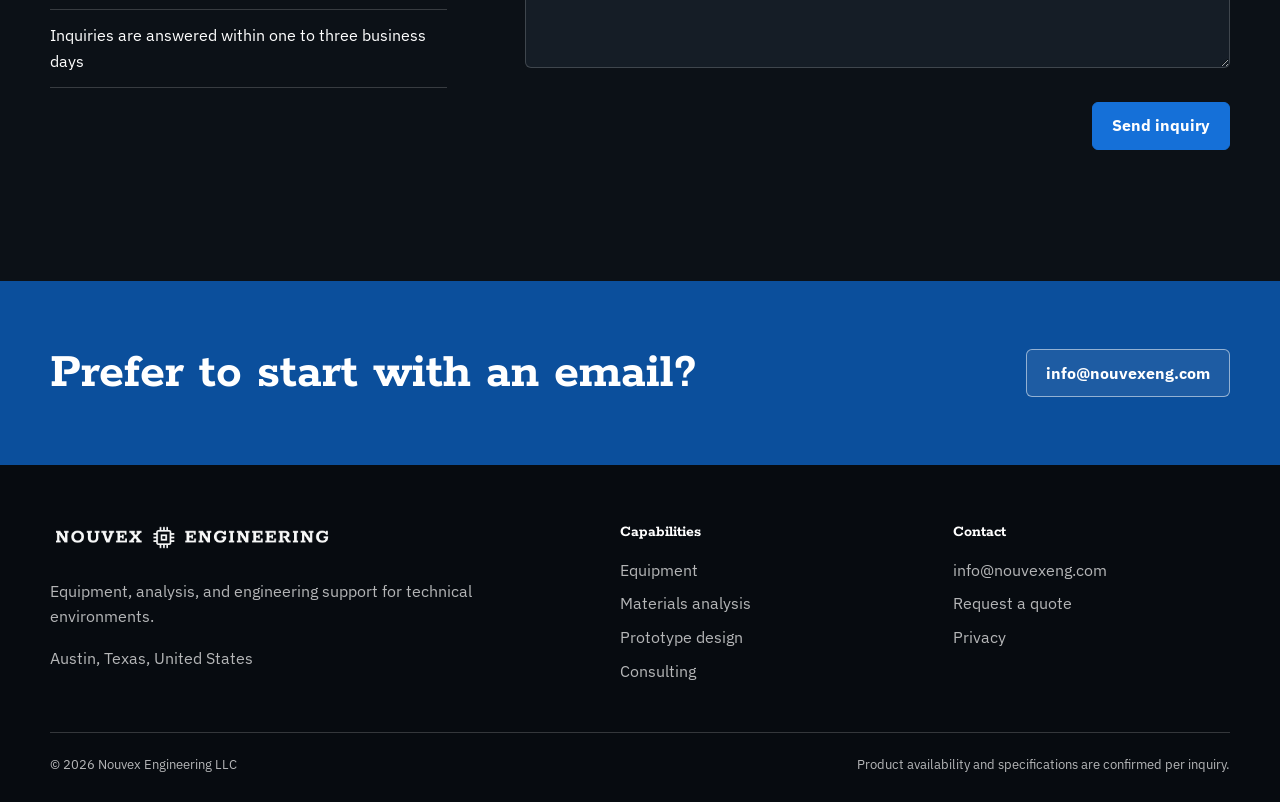
==== commit 64142f48: "Inquiry: add required phone, retitle to Contact information; new hero copy - index.html: form headin" ====
--- a/index.html
+++ b/index.html
@@ -56,7 +56,7 @@
       <div class="wrap hero-content">
         <p class="eyebrow">Equipment · Analysis · Engineering</p>
         <h1 id="heroTitle">Laboratory equipment. Engineering support.</h1>
-        <p class="hero-copy">Nouvex helps laboratories and technical teams source equipment, understand materials, develop prototypes, and move complex projects forward.</p>
+        <p class="hero-copy">Equipping and advancing high-precision industries &mdash; from cleanroom outfitting and advanced material characterization to prototype development and strategic engineering oversight. One partner, end to end.</p>
         <div class="actions">
           <a class="button button-primary" href="#inquiry">Discuss a project</a>
           <a class="button button-light" href="/equipment">Explore equipment</a>
@@ -133,14 +133,17 @@
           </ul>
         </div>
         <form class="inquiry-form" id="inquiryForm" novalidate>
-          <h3 class="form-question">Where should Nouvex reply?</h3>
+          <h3 class="form-question">Contact information</h3>
           <p class="form-help">Your information is used only to respond to this inquiry. Do not include confidential or export-controlled information.</p>
           <div class="fields">
             <div class="field-row">
               <div class="field"><label for="contactName">Name</label><input id="contactName" name="name" autocomplete="name" required maxlength="160" placeholder="Your name"></div>
               <div class="field"><label for="company">Company</label><input id="company" name="company" autocomplete="organization" required maxlength="200" placeholder="Company or organization"></div>
             </div>
-            <div class="field"><label for="email">Work email</label><input id="email" name="email" type="email" inputmode="email" autocomplete="email" required maxlength="254" placeholder="name@company.com"></div>
+            <div class="field-row">
+              <div class="field"><label for="email">Work email</label><input id="email" name="email" type="email" inputmode="email" autocomplete="email" required maxlength="254" placeholder="name@company.com"></div>
+              <div class="field"><label for="phone">Phone</label><input id="phone" name="phone" type="tel" inputmode="tel" autocomplete="tel" required maxlength="32" placeholder="+1 (512) 555-0100"></div>
+            </div>
             <div class="field"><label for="message">How can we help? <span class="field-optional">(optional)</span></label><textarea id="message" name="message" maxlength="2000" placeholder="Equipment, analysis, design, or consulting need"></textarea></div>
           </div>
           <input class="website-field" id="website" name="website" type="text" tabindex="-1" autocomplete="off" aria-label="Website (leave empty)" aria-hidden="true">
@@ -179,6 +182,7 @@
       const formStatus = document.getElementById("formStatus");
       const field = id => document.getElementById(id);
       const emailPattern = /^[^\s@]+@[^\s@]+\.[^\s@]+$/;
+      const phoneDigits = value => value.replace(/\D/g, "").length;
       let started = false;
 
       function setStatus(message, type = "") {
@@ -204,13 +208,14 @@
           name: field("contactName").value.trim(),
           company: field("company").value.trim(),
           email: field("email").value.trim(),
+          phone: field("phone").value.trim(),
           message: field("message").value.trim(),
           sourceUrl: window.location.href,
           website: field("website").value
         };
 
-        if (!data.name || !data.company || !emailPattern.test(data.email)) {
-          setStatus("Add your name, company, and a valid work email.", "error");
+        if (!data.name || !data.company || !emailPattern.test(data.email) || phoneDigits(data.phone) < 7 || phoneDigits(data.phone) > 15) {
+          setStatus("Add your name, company, a valid work email, and a phone number.", "error");
           return;
         }
 
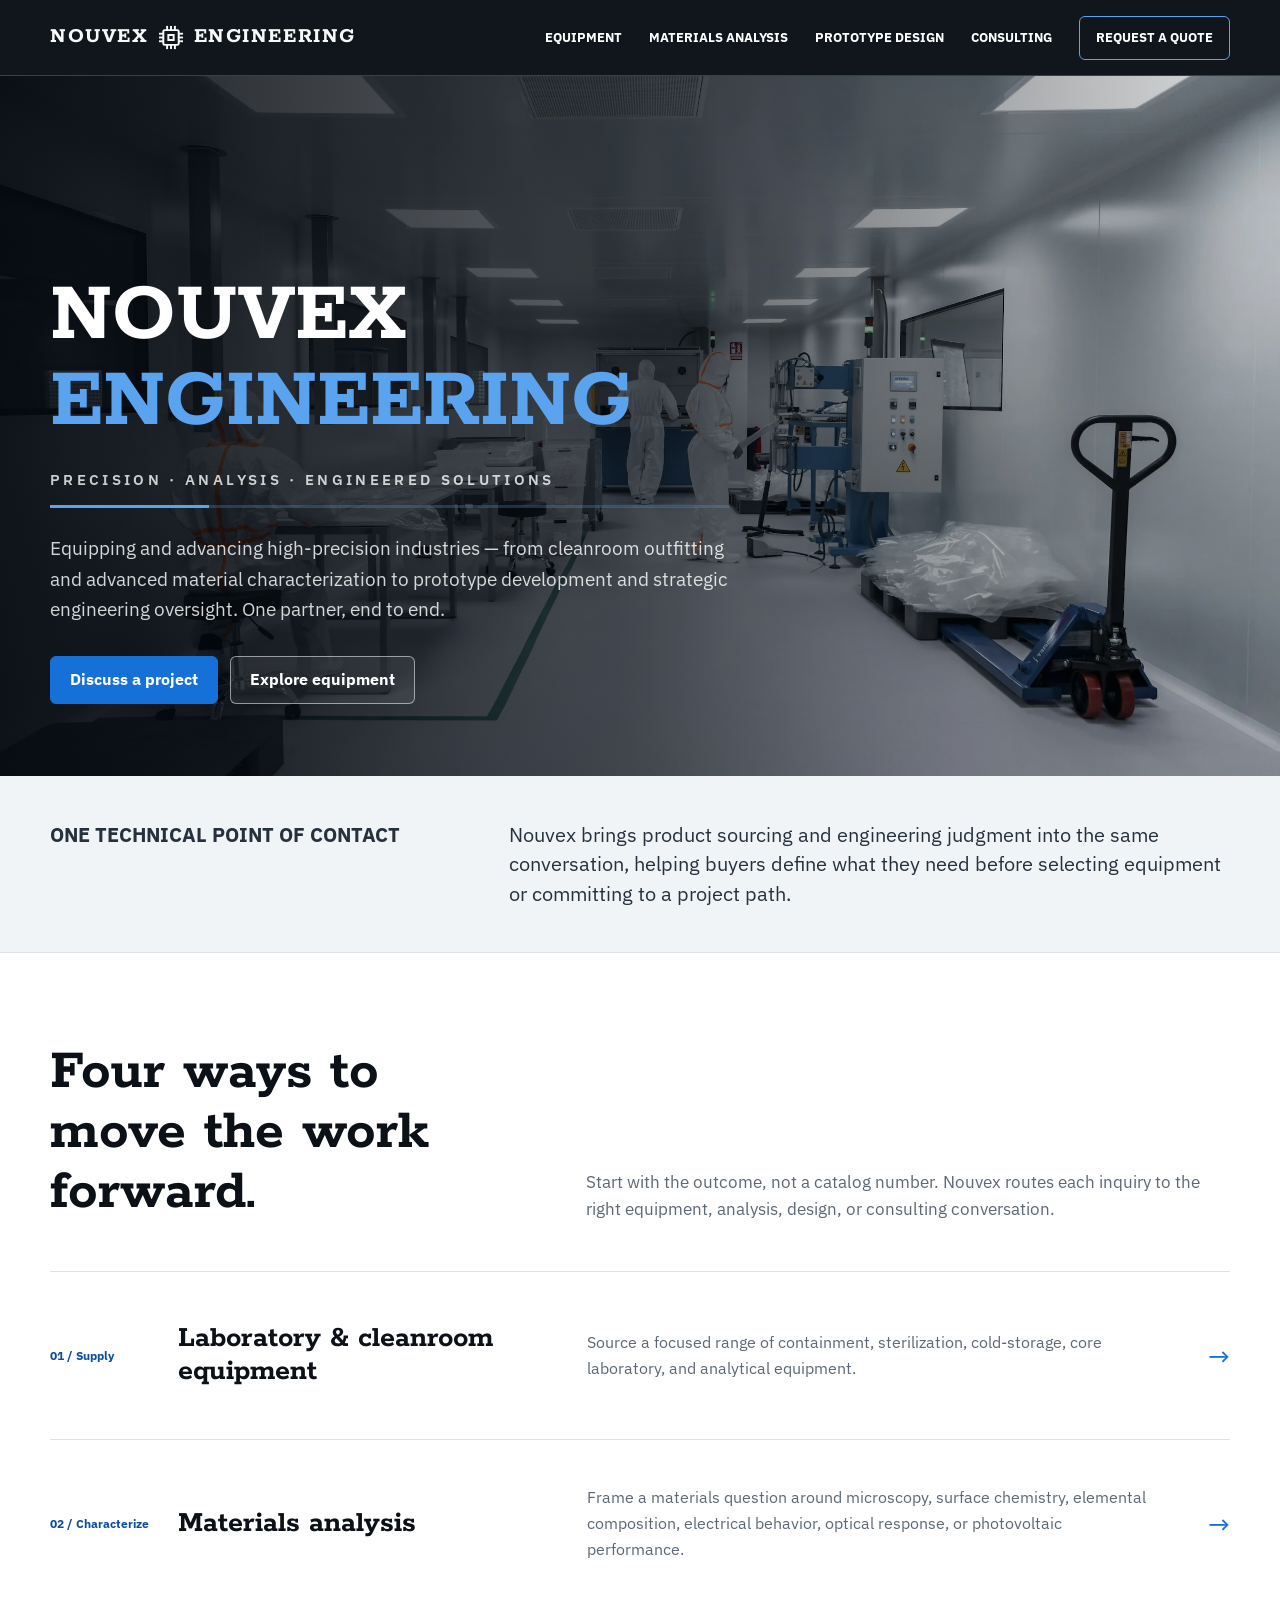
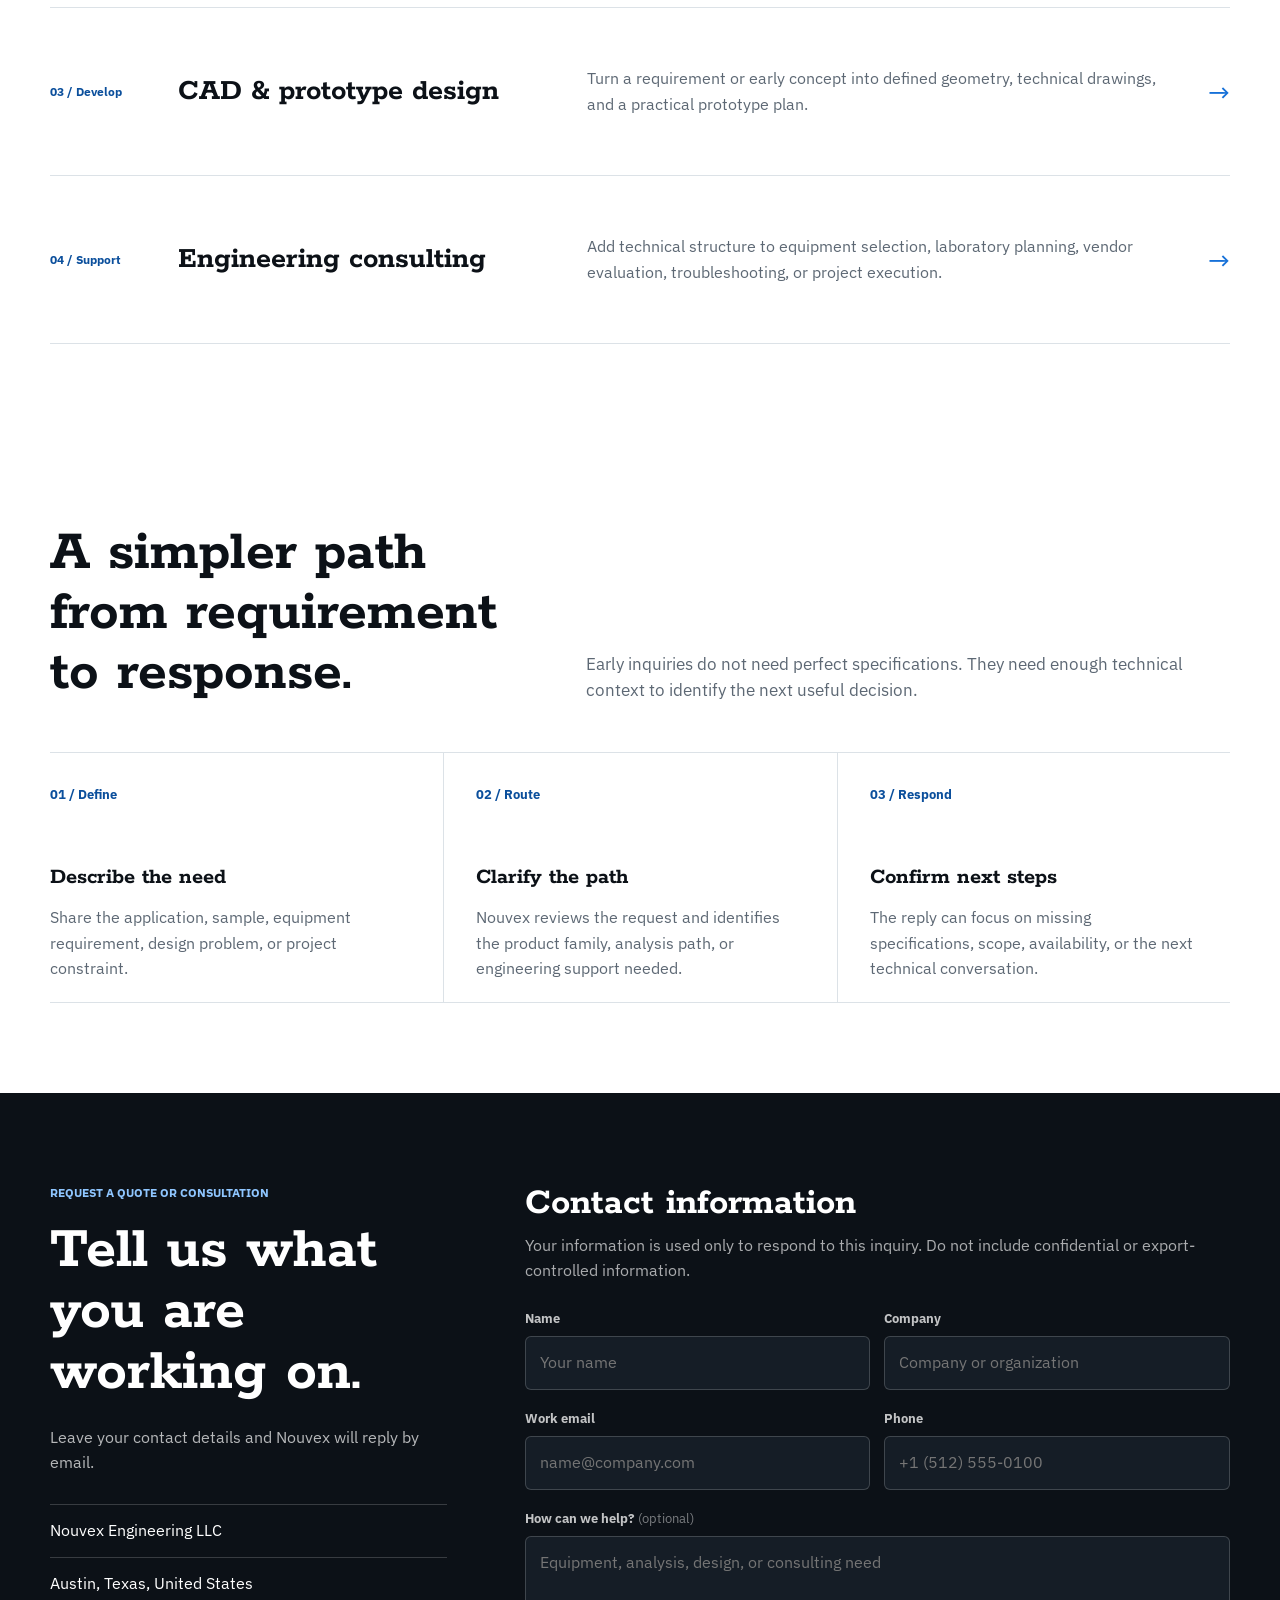
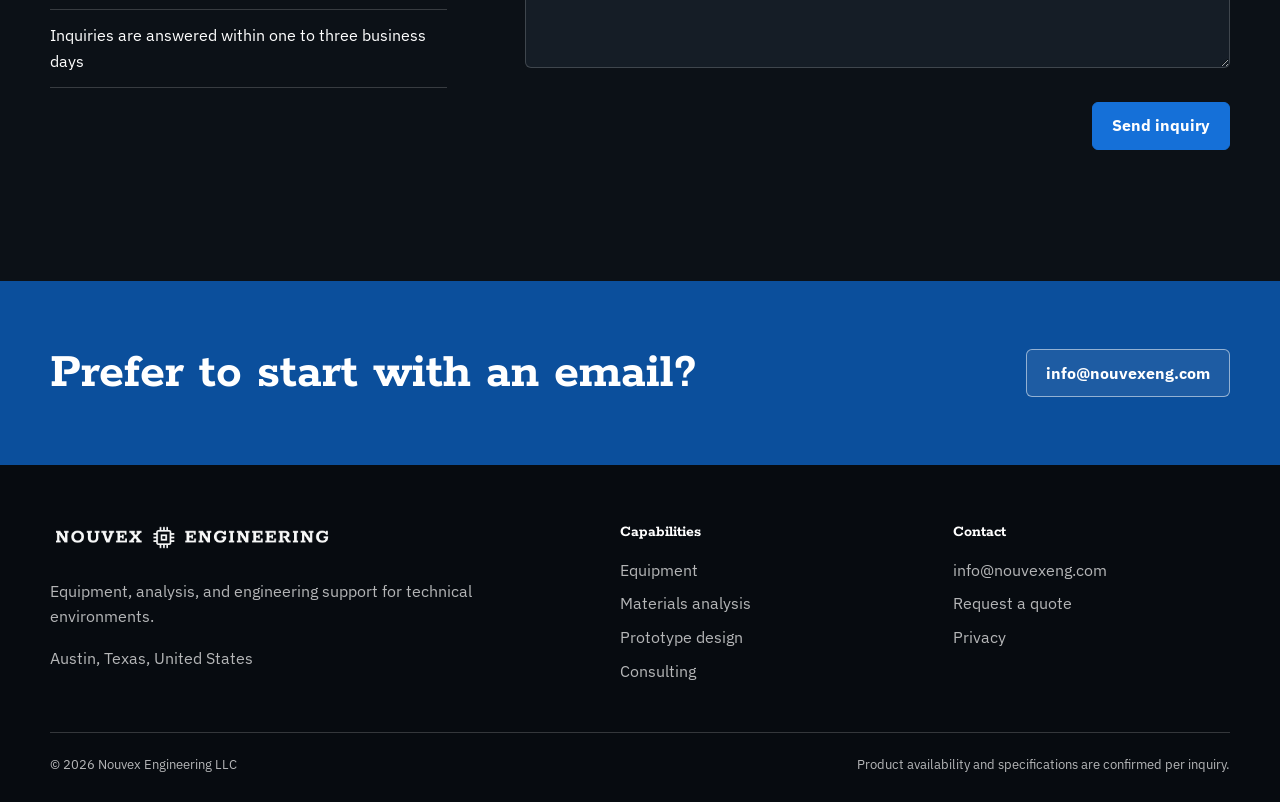
==== commit 243c377c: "Hero: brand title, tagline and client copy only Replace 'Laboratory equipment. Engineering support.'" ====
--- a/index.html
+++ b/index.html
@@ -13,7 +13,7 @@
   <link rel="icon" href="/favicon-16.png" type="image/png" sizes="16x16">
   <link rel="apple-touch-icon" href="/apple-touch-icon.png" sizes="180x180">
   <link rel="manifest" href="/site.webmanifest">
-  <link rel="stylesheet" href="/assets/site.css?v=20260727-2">
+  <link rel="stylesheet" href="/assets/site.css?v=20261115-1">
   <link rel="preload" as="image" href="/assets/hero-cleanroom.webp" type="image/webp">
   <meta property="og:type" content="website">
   <meta property="og:site_name" content="Nouvex Engineering">
@@ -54,8 +54,8 @@
     <section class="hero" aria-labelledby="heroTitle">
       <img src="/assets/hero-cleanroom.webp" alt="Technicians working inside a controlled cleanroom environment" width="2400" height="1600" fetchpriority="high">
       <div class="wrap hero-content">
-        <p class="eyebrow">Equipment · Analysis · Engineering</p>
-        <h1 id="heroTitle">Laboratory equipment. Engineering support.</h1>
+        <h1 id="heroTitle" class="hero-brand"><span>Nouvex</span> <span class="hero-brand-accent">Engineering</span></h1>
+        <p class="hero-tagline">Precision · Analysis · Engineered Solutions</p>
         <p class="hero-copy">Equipping and advancing high-precision industries &mdash; from cleanroom outfitting and advanced material characterization to prototype development and strategic engineering oversight. One partner, end to end.</p>
         <div class="actions">
           <a class="button button-primary" href="#inquiry">Discuss a project</a>
--- a/assets/site.css
+++ b/assets/site.css
@@ -58,6 +58,10 @@
 .eyebrow { margin: 0 0 18px; color: var(--blue-dark); font-size: .76rem; font-weight: 800; text-transform: uppercase; }
 .hero .eyebrow, .section-dark .eyebrow, .media-copy .eyebrow { color: #8fc6ff; }
 .hero h1 { max-width: 950px; margin: 0; font-size: clamp(3rem, 7vw, 5.5rem); line-height: .98; letter-spacing: 0; }
+.hero-brand { text-transform: uppercase; }
+.hero-brand span { display: block; }
+.hero-brand-accent { color: #5aa3ef; }
+.hero-tagline { margin: 22px 0 0; padding-bottom: 14px; color: rgba(255, 255, 255, .78); font-size: .95rem; font-weight: 600; letter-spacing: .22em; text-transform: uppercase; border-bottom: 3px solid transparent; border-image: linear-gradient(90deg, #5aa3ef 0 160px, rgba(90, 163, 239, .25) 160px 100%) 1; max-width: 680px; }
 .hero-copy { max-width: 680px; margin: 25px 0 0; color: rgba(255, 255, 255, .82); font-size: 1.18rem; }
 .actions { display: flex; flex-wrap: wrap; gap: 12px; margin-top: 32px; }
 .button { display: inline-flex; min-height: 48px; align-items: center; justify-content: center; padding: 0 19px; border: 1px solid var(--ink); border-radius: var(--radius); font-weight: 750; line-height: 1.2; text-align: center; }
@@ -197,6 +201,7 @@
   .hero-content { padding: 36px 0 30px; }
   .hero h1 { font-size: 2.65rem; }
   .hero-copy { margin-top: 18px; font-size: 1rem; }
+  .hero-tagline { font-size: .74rem; letter-spacing: .14em; }
   .hero .actions { margin-top: 22px; }
   .hero .button { min-height: 44px; }
   .section { padding: 68px 0; }
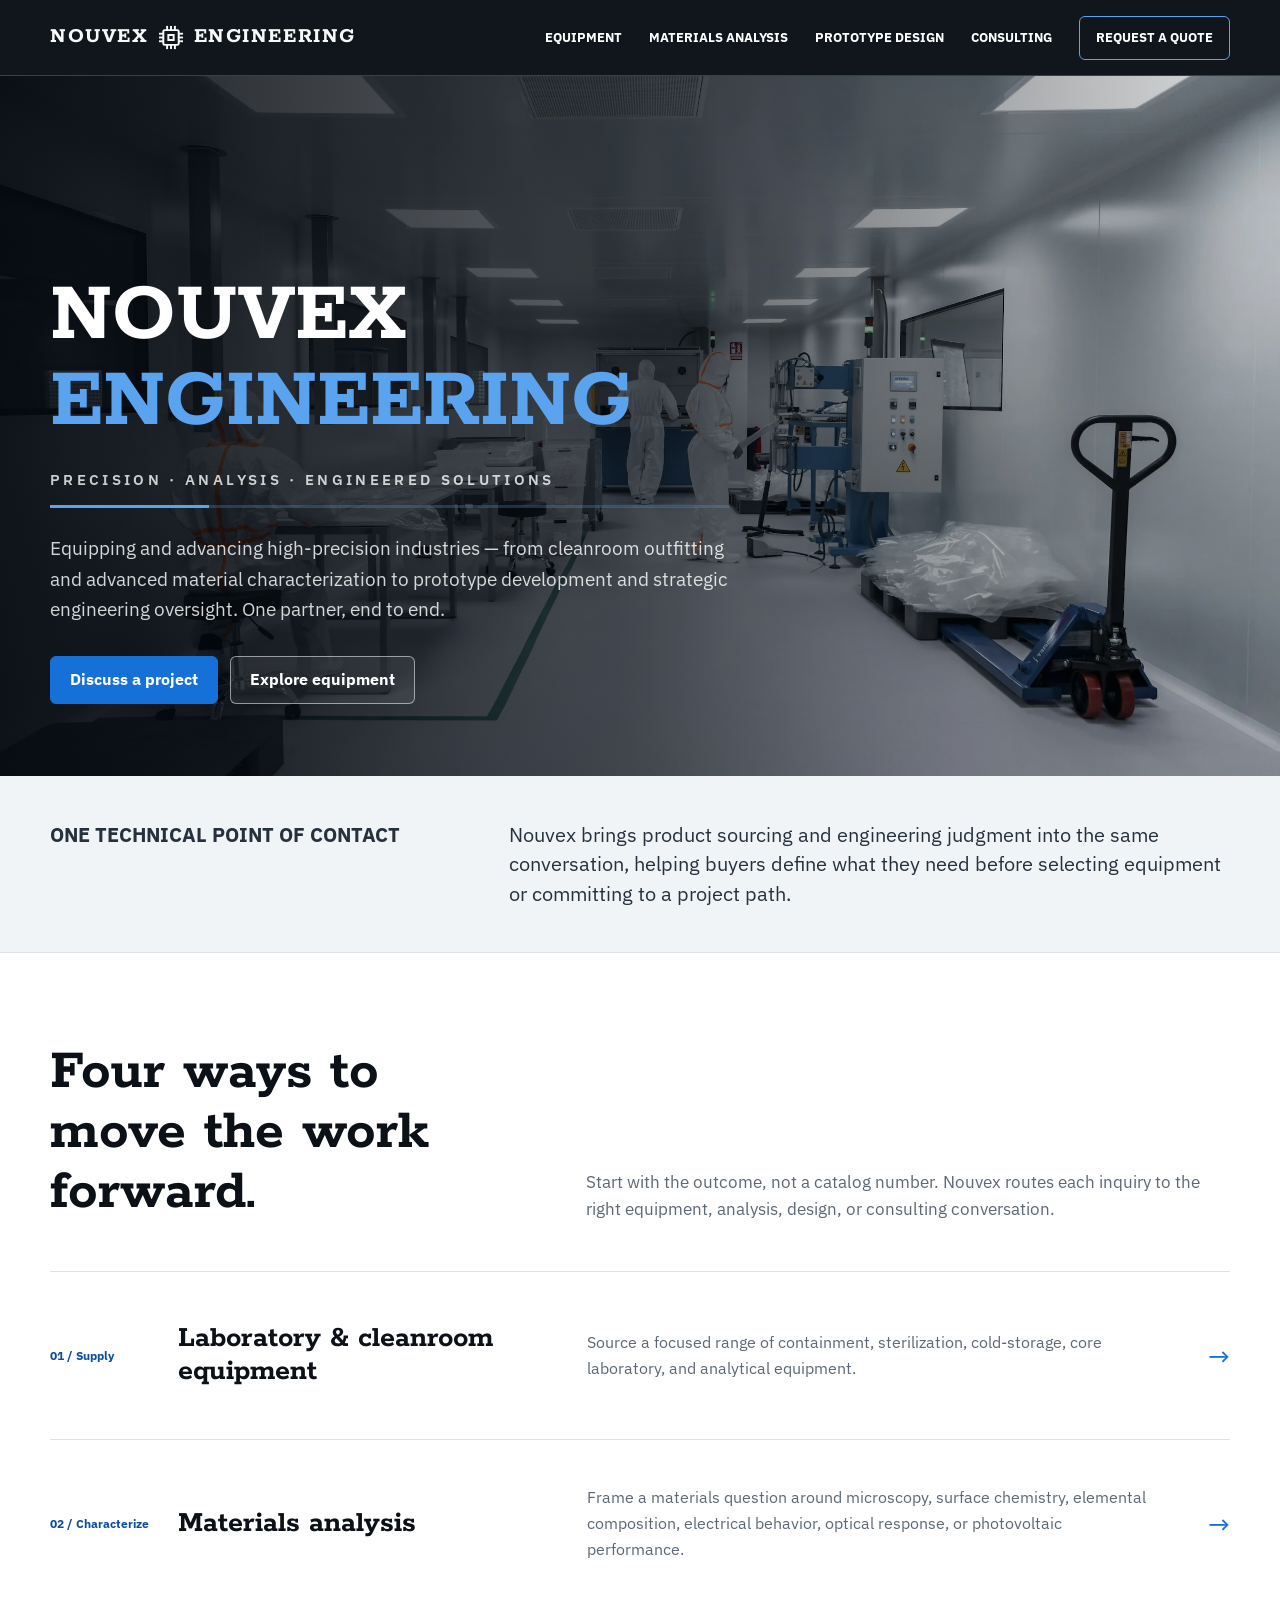
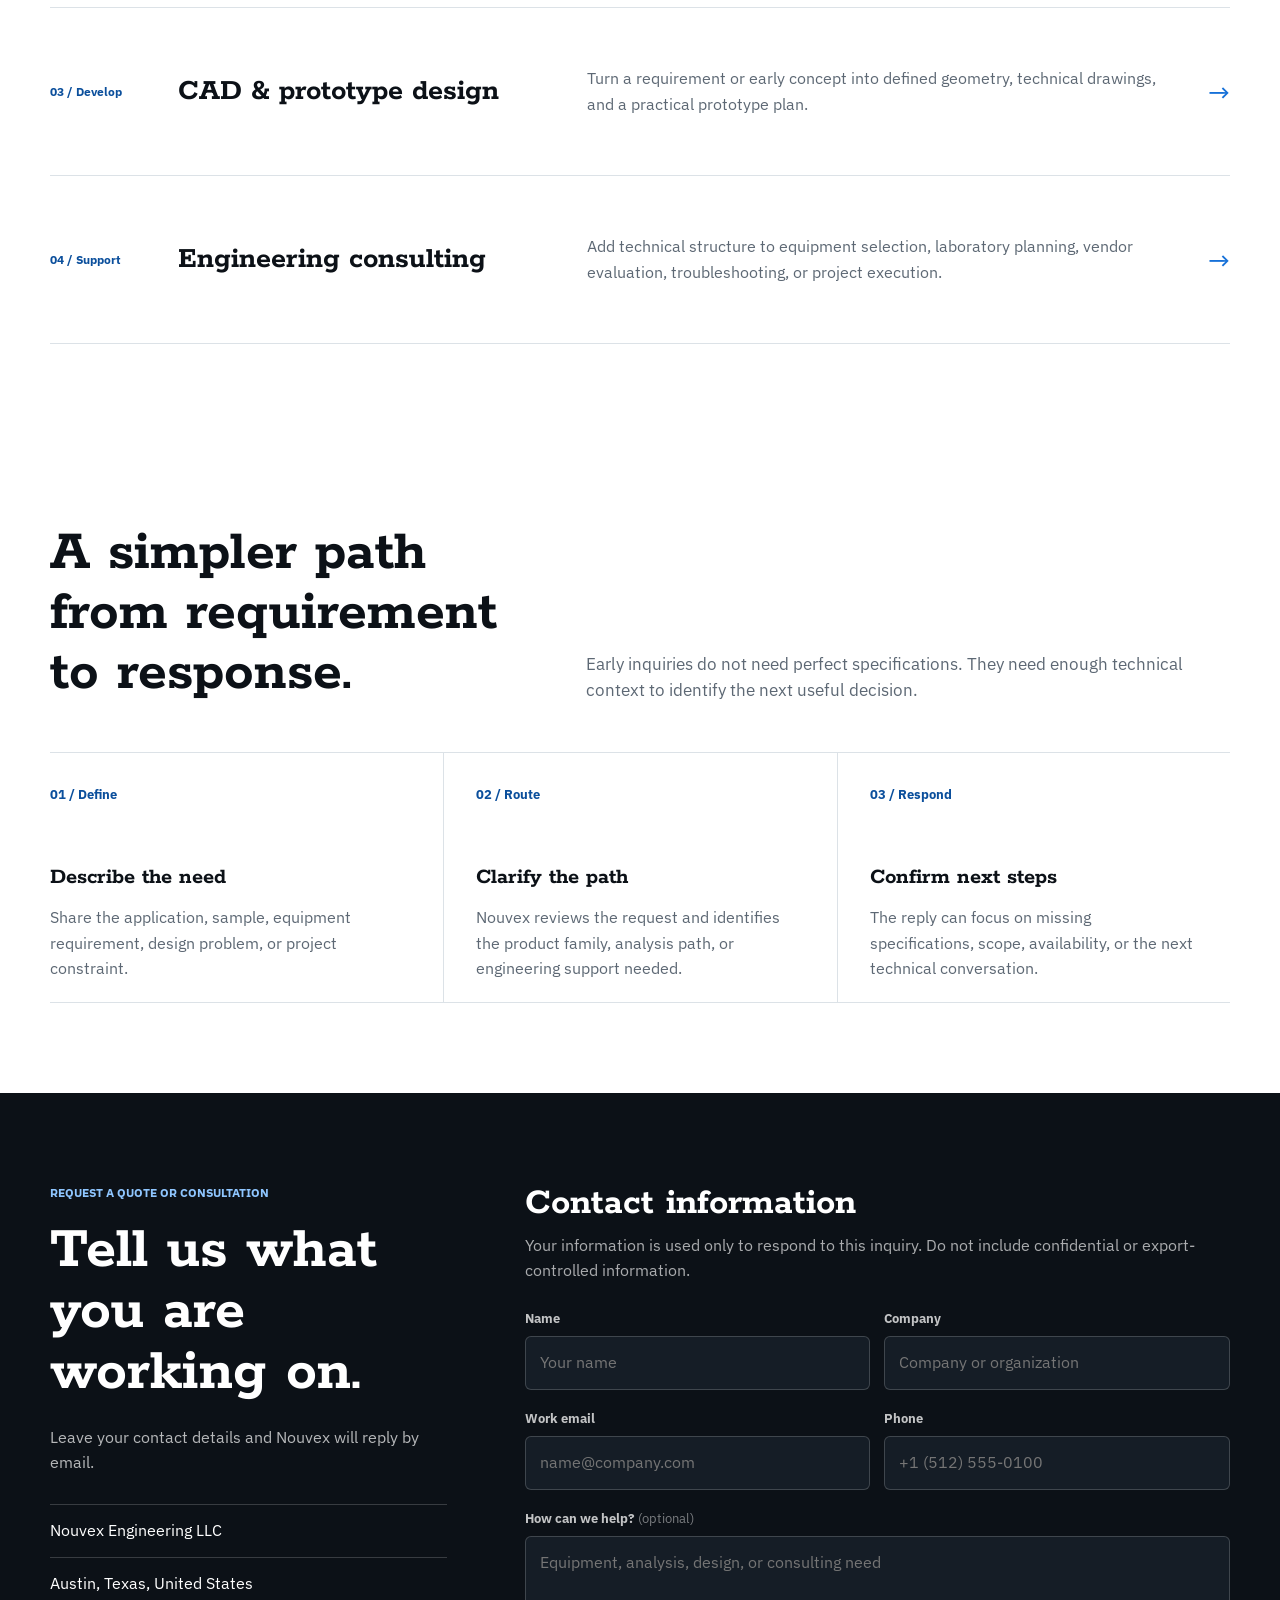
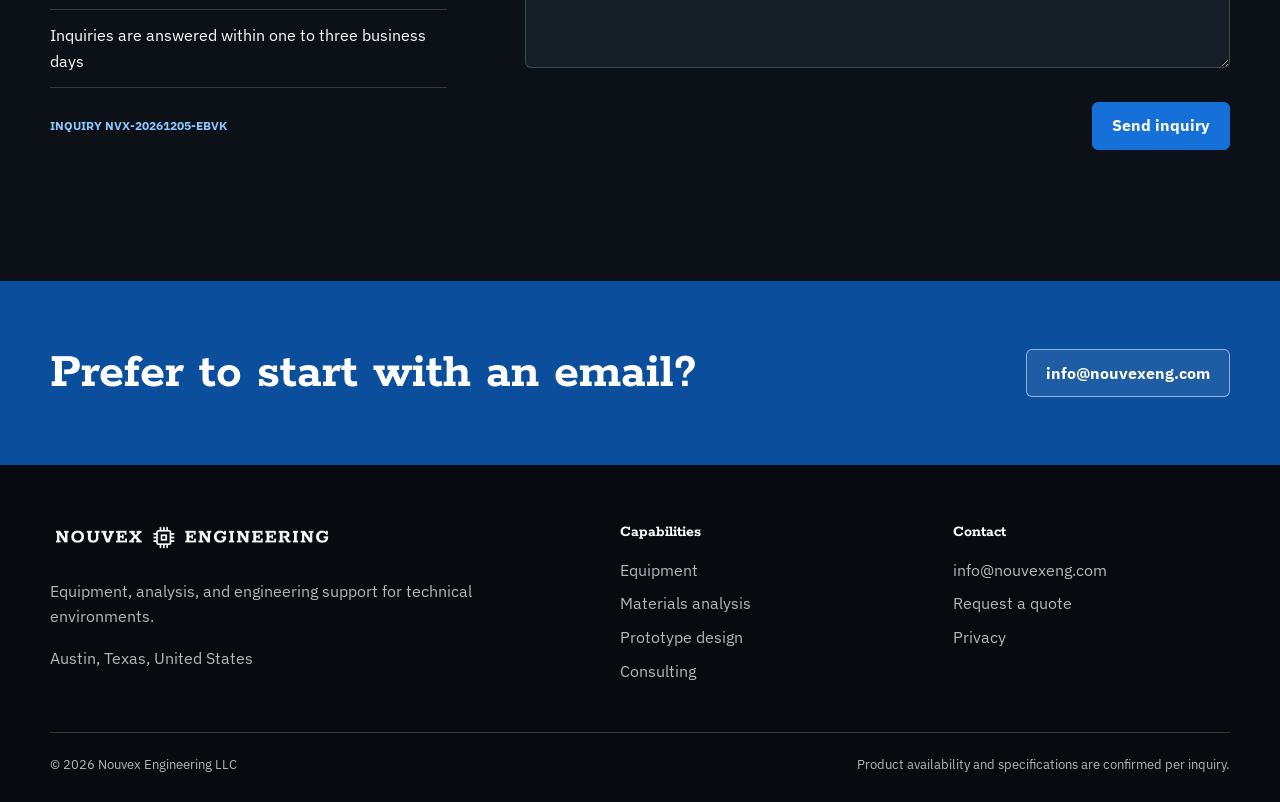
==== commit f48b4be0: "Restore NVX inquiry reference Show NVX-YYYYMMDD-XXXX under the inquiry intro, send it with the form," ====
--- a/index.html
+++ b/index.html
@@ -13,7 +13,7 @@
   <link rel="icon" href="/favicon-16.png" type="image/png" sizes="16x16">
   <link rel="apple-touch-icon" href="/apple-touch-icon.png" sizes="180x180">
   <link rel="manifest" href="/site.webmanifest">
-  <link rel="stylesheet" href="/assets/site.css?v=20261115-1">
+  <link rel="stylesheet" href="/assets/site.css?v=20261115-2">
   <link rel="preload" as="image" href="/assets/hero-cleanroom.webp" type="image/webp">
   <meta property="og:type" content="website">
   <meta property="og:site_name" content="Nouvex Engineering">
@@ -131,6 +131,7 @@
             <li>Austin, Texas, United States</li>
             <li>Inquiries are answered within one to three business days</li>
           </ul>
+          <div class="inquiry-ref">Inquiry <span id="refId"></span></div>
         </div>
         <form class="inquiry-form" id="inquiryForm" novalidate>
           <h3 class="form-question">Contact information</h3>
@@ -185,6 +186,17 @@
       const phoneDigits = value => value.replace(/\D/g, "").length;
       let started = false;
 
+      function makeReference() {
+        const now = new Date();
+        const date = `${now.getFullYear()}${String(now.getMonth() + 1).padStart(2, "0")}${String(now.getDate()).padStart(2, "0")}`;
+        const alphabet = "ABCDEFGHIJKLMNOPQRSTUVWXYZ0123456789";
+        const bytes = new Uint8Array(4);
+        window.crypto.getRandomValues(bytes);
+        return `NVX-${date}-${Array.from(bytes, b => alphabet[b % alphabet.length]).join("")}`;
+      }
+      let reference = makeReference();
+      document.getElementById("refId").textContent = reference;
+
       function setStatus(message, type = "") {
         formStatus.textContent = message;
         formStatus.className = `form-status${type ? ` ${type}` : ""}`;
@@ -205,6 +217,7 @@
       form.addEventListener("submit", async event => {
         event.preventDefault();
         const data = {
+          reference,
           name: field("contactName").value.trim(),
           company: field("company").value.trim(),
           email: field("email").value.trim(),
@@ -232,8 +245,8 @@
           if (!response.ok) throw new Error(result.error || "Submission failed");
           form.reset();
           sendButton.textContent = "Inquiry sent";
-          setStatus("Thank you. Nouvex received your inquiry and will reply by email.", "success");
-          trackEvent("inquiry_submitted");
+          setStatus(`Inquiry ${result.reference || reference} received. Nouvex will reply by email.`, "success");
+          trackEvent("inquiry_submitted", { reference: result.reference || reference });
         } catch (error) {
           sendButton.disabled = false;
           sendButton.textContent = "Try again";
--- a/assets/site.css
+++ b/assets/site.css
@@ -137,6 +137,7 @@
 .form-status { min-height: 26px; margin-top: 15px; color: rgba(255, 255, 255, .7); }
 .form-status.error { color: #ff9990; }
 .form-status.success { color: #73dbb3; }
+.inquiry-ref { margin-top: 28px; color: #8fc6ff; font-size: .78rem; font-weight: 800; text-transform: uppercase; }
 .field-optional { color: rgba(255, 255, 255, .45); font-weight: 400; }
 .website-field { position: absolute; left: -10000px; width: 1px; height: 1px; overflow: hidden; }
 
